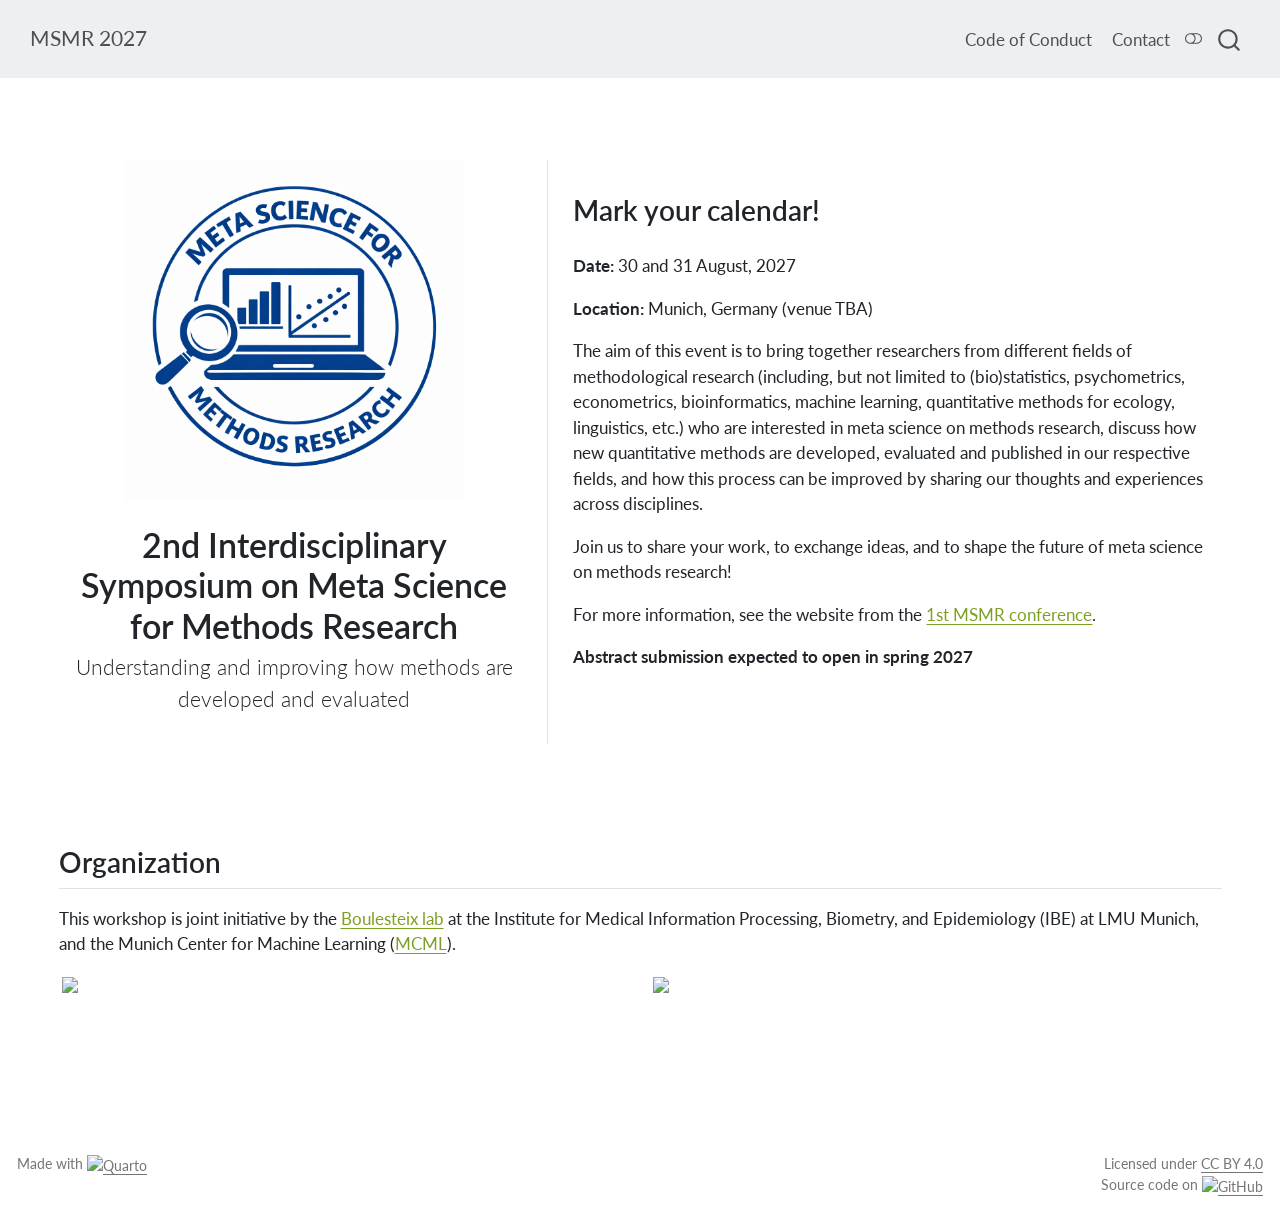
==== index.html @ 3ee3a55f "Built site for gh-pages" ====
<!DOCTYPE html>
<html xmlns="http://www.w3.org/1999/xhtml" lang="en" xml:lang="en"><head>

<meta charset="utf-8">
<meta name="generator" content="quarto-1.10.18">

<meta name="viewport" content="width=device-width, initial-scale=1.0, user-scalable=yes">


<title>2nd Interdisciplinary Symposium on Meta Science for Methods Research – MSMR 2027</title>
<style>
/* Default styles provided by pandoc.
** See https://pandoc.org/MANUAL.html#variables-for-html for config info.
*/
span.smallcaps{font-variant: small-caps;}
div.columns{display: flex; gap: 1.5em;}
div.column{flex: auto;}
@media screen {
div.columns{gap: min(4vw, 1.5em);}
div.column{overflow-x: auto;}
}
div.hanging-indent{margin-left: 1.5em; text-indent: -1.5em;}
ul.task-list{list-style: none;}
ul.task-list li input[type="checkbox"] {
  width: 0.8em;
  margin: 0 0.8em 0.2em -1em; /* quarto-specific, see https://github.com/quarto-dev/quarto-cli/issues/4556 */ 
  vertical-align: middle;
}
</style>


<script src="site_libs/quarto-nav/quarto-nav.js"></script>
<script src="site_libs/quarto-nav/headroom.min.js"></script>
<script src="site_libs/clipboard/clipboard.min.js"></script>
<script src="site_libs/quarto-search/autocomplete.umd.js"></script>
<script src="site_libs/quarto-search/fuse.min.js"></script>
<script src="site_libs/quarto-search/quarto-search.js"></script>
<meta name="quarto:offset" content="./">
<script src="site_libs/quarto-html/quarto.js" type="module"></script>
<script src="site_libs/quarto-html/tabsets/tabsets.js" type="module"></script>
<script src="site_libs/quarto-html/popper.min.js"></script>
<script src="site_libs/quarto-html/tippy.umd.min.js"></script>
<link href="site_libs/quarto-html/tippy.css" rel="stylesheet">
<link href="site_libs/quarto-html/quarto-syntax-highlighting-64a204ab8560d761af7679ceaba22944.css" rel="stylesheet" class="quarto-color-scheme" id="quarto-text-highlighting-styles">
<link href="site_libs/quarto-html/quarto-syntax-highlighting-dark-b85bc7c33db8c58e0ec93c3465666fed.css" rel="stylesheet" class="quarto-color-scheme quarto-color-alternate" id="quarto-text-highlighting-styles">
<link href="site_libs/quarto-html/quarto-syntax-highlighting-64a204ab8560d761af7679ceaba22944.css" rel="stylesheet" class="quarto-color-scheme-extra" id="quarto-text-highlighting-styles">
<script src="site_libs/bootstrap/bootstrap.min.js"></script>
<link href="site_libs/bootstrap/bootstrap-icons.css" rel="stylesheet">
<link href="site_libs/bootstrap/bootstrap-6e7d422793b018f4d9896eea3dd4b2c0.min.css" rel="stylesheet" append-hash="true" class="quarto-color-scheme" id="quarto-bootstrap" data-mode="light">
<link href="site_libs/bootstrap/bootstrap-dark-a8270eda414db969a8e291be54bd3433.min.css" rel="stylesheet" append-hash="true" class="quarto-color-scheme quarto-color-alternate" id="quarto-bootstrap" data-mode="dark">
<link href="site_libs/bootstrap/bootstrap-6e7d422793b018f4d9896eea3dd4b2c0.min.css" rel="stylesheet" append-hash="true" class="quarto-color-scheme-extra" id="quarto-bootstrap" data-mode="light">
<script id="quarto-search-options" type="application/json">{
  "location": "navbar",
  "copy-button": false,
  "collapse-after": 3,
  "panel-placement": "end",
  "type": "overlay",
  "limit": 50,
  "keyboard-shortcut": [
    "f",
    "/",
    "s"
  ],
  "show-item-context": false,
  "language": {
    "search-no-results-text": "No results",
    "search-matching-documents-text": "matching documents",
    "search-copy-link-title": "Copy link to search",
    "search-hide-matches-text": "Hide additional matches",
    "search-more-match-text": "more match in this document",
    "search-more-matches-text": "more matches in this document",
    "search-clear-button-title": "Clear",
    "search-text-placeholder": "",
    "search-detached-cancel-button-title": "Cancel",
    "search-submit-button-title": "Submit",
    "search-label": "Search"
  }
}</script>


<link rel="stylesheet" href="assets/custom-theme.scss">
</head>

<body class="nav-fixed quarto-light"><script id="quarto-html-before-body" type="application/javascript">
    const toggleBodyColorMode = (bsSheetEl) => {
      const mode = bsSheetEl.getAttribute("data-mode");
      const bodyEl = window.document.querySelector("body");
      if (mode === "dark") {
        bodyEl.classList.add("quarto-dark");
        bodyEl.classList.remove("quarto-light");
      } else {
        bodyEl.classList.add("quarto-light");
        bodyEl.classList.remove("quarto-dark");
      }
    }
    const toggleBodyColorPrimary = () => {
      const bsSheetEl = window.document.querySelector("link#quarto-bootstrap:not([rel=disabled-stylesheet])");
      if (bsSheetEl) {
        toggleBodyColorMode(bsSheetEl);
      }
    }
    const setColorSchemeToggle = (alternate) => {
      const toggles = window.document.querySelectorAll('.quarto-color-scheme-toggle');
      for (let i=0; i < toggles.length; i++) {
        const toggle = toggles[i];
        if (toggle) {
          if (alternate) {
            toggle.classList.add("alternate");
          } else {
            toggle.classList.remove("alternate");
          }
        }
      }
    };
    const toggleColorMode = (alternate) => {
      // Switch the stylesheets
      const primaryStylesheets = window.document.querySelectorAll('link.quarto-color-scheme:not(.quarto-color-alternate)');
      const alternateStylesheets = window.document.querySelectorAll('link.quarto-color-scheme.quarto-color-alternate');
      manageTransitions('#quarto-margin-sidebar .nav-link', false);
      if (alternate) {
        // note: dark is layered on light, we don't disable primary!
        enableStylesheet(alternateStylesheets);
        for (const sheetNode of alternateStylesheets) {
          if (sheetNode.id === "quarto-bootstrap") {
            toggleBodyColorMode(sheetNode);
          }
        }
      } else {
        disableStylesheet(alternateStylesheets);
        enableStylesheet(primaryStylesheets)
        toggleBodyColorPrimary();
      }
      manageTransitions('#quarto-margin-sidebar .nav-link', true);
      // Switch the toggles
      setColorSchemeToggle(alternate)
      // Hack to workaround the fact that safari doesn't
      // properly recolor the scrollbar when toggling (#1455)
      if (navigator.userAgent.indexOf('Safari') > 0 && navigator.userAgent.indexOf('Chrome') == -1) {
        manageTransitions("body", false);
        window.scrollTo(0, 1);
        setTimeout(() => {
          window.scrollTo(0, 0);
          manageTransitions("body", true);
        }, 40);
      }
    }
    const disableStylesheet = (stylesheets) => {
      for (let i=0; i < stylesheets.length; i++) {
        const stylesheet = stylesheets[i];
        stylesheet.rel = 'disabled-stylesheet';
      }
    }
    const enableStylesheet = (stylesheets) => {
      for (let i=0; i < stylesheets.length; i++) {
        const stylesheet = stylesheets[i];
        if(stylesheet.rel !== 'stylesheet') { // for Chrome, which will still FOUC without this check
          stylesheet.rel = 'stylesheet';
        }
      }
    }
    const manageTransitions = (selector, allowTransitions) => {
      const els = window.document.querySelectorAll(selector);
      for (let i=0; i < els.length; i++) {
        const el = els[i];
        if (allowTransitions) {
          el.classList.remove('notransition');
        } else {
          el.classList.add('notransition');
        }
      }
    }
    const isFileUrl = () => {
      return window.location.protocol === 'file:';
    }
    const hasAlternateSentinel = () => {
      let styleSentinel = getColorSchemeSentinel();
      if (styleSentinel !== null) {
        return styleSentinel === "alternate";
      } else {
        return false;
      }
    }
    const setStyleSentinel = (alternate) => {
      const value = alternate ? "alternate" : "default";
      if (!isFileUrl()) {
        window.localStorage.setItem("quarto-color-scheme", value);
      } else {
        localAlternateSentinel = value;
      }
    }
    const getColorSchemeSentinel = () => {
      if (!isFileUrl()) {
        const storageValue = window.localStorage.getItem("quarto-color-scheme");
        return storageValue != null ? storageValue : localAlternateSentinel;
      } else {
        return localAlternateSentinel;
      }
    }
    const toggleGiscusIfUsed = (isAlternate, darkModeDefault) => {
      const baseTheme = document.querySelector('#giscus-base-theme')?.value ?? 'light';
      const alternateTheme = document.querySelector('#giscus-alt-theme')?.value ?? 'dark';
      let newTheme = '';
      if(authorPrefersDark) {
        newTheme = isAlternate ? baseTheme : alternateTheme;
      } else {
        newTheme = isAlternate ? alternateTheme : baseTheme;
      }
      const changeGiscusTheme = () => {
        // From: https://github.com/giscus/giscus/issues/336
        const sendMessage = (message) => {
          const iframe = document.querySelector('iframe.giscus-frame');
          if (!iframe) return;
          iframe.contentWindow.postMessage({ giscus: message }, 'https://giscus.app');
        }
        sendMessage({
          setConfig: {
            theme: newTheme
          }
        });
      }
      const isGiscussLoaded = window.document.querySelector('iframe.giscus-frame') !== null;
      if (isGiscussLoaded) {
        changeGiscusTheme();
      }
    };
    const authorPrefersDark = false;
    const darkModeDefault = authorPrefersDark;
      document.querySelector('link#quarto-text-highlighting-styles.quarto-color-scheme-extra').rel = 'disabled-stylesheet';
      document.querySelector('link#quarto-bootstrap.quarto-color-scheme-extra').rel = 'disabled-stylesheet';
    let localAlternateSentinel = darkModeDefault ? 'alternate' : 'default';
    // Dark / light mode switch
    window.quartoToggleColorScheme = () => {
      // Read the current dark / light value
      let toAlternate = !hasAlternateSentinel();
      toggleColorMode(toAlternate);
      setStyleSentinel(toAlternate);
      toggleGiscusIfUsed(toAlternate, darkModeDefault);
      window.dispatchEvent(new Event('resize'));
    };
    // Switch to dark mode if need be
    if (hasAlternateSentinel()) {
      toggleColorMode(true);
    } else {
      toggleColorMode(false);
    }
  </script>

<div id="quarto-search-results"></div>
  <header id="quarto-header" class="headroom fixed-top">
    <nav class="navbar navbar-expand-lg " data-bs-theme="dark">
      <div class="navbar-container container-fluid">
      <div class="navbar-brand-container mx-auto">
    <a class="navbar-brand" href="./index.html">
    <span class="navbar-title">MSMR 2027</span>
    </a>
  </div>
            <div id="quarto-search" class="" title="Search"></div>
          <button class="navbar-toggler" type="button" data-bs-toggle="collapse" data-bs-target="#navbarCollapse" aria-controls="navbarCollapse" role="menu" aria-expanded="false" aria-label="Toggle navigation" onclick="if (window.quartoToggleHeadroom) { window.quartoToggleHeadroom(); }">
  <span class="navbar-toggler-icon"></span>
</button>
          <div class="collapse navbar-collapse" id="navbarCollapse">
            <ul class="navbar-nav navbar-nav-scroll ms-auto">
  <li class="nav-item">
    <a class="nav-link" href="./code-of-conduct/index.html"> 
<span class="menu-text">Code of Conduct</span></a>
  </li>  
  <li class="nav-item">
    <a class="nav-link" href="./contact/index.html"> 
<span class="menu-text">Contact</span></a>
  </li>  
</ul>
          </div> <!-- /navcollapse -->
            <div class="quarto-navbar-tools">
  <a href="" class="quarto-color-scheme-toggle quarto-navigation-tool  px-1" onclick="window.quartoToggleColorScheme(); return false;" title="Toggle dark mode"><i class="bi"></i></a>
</div>
      </div> <!-- /container-fluid -->
    </nav>
</header>
<!-- content -->
<div id="quarto-content" class="quarto-container page-columns page-rows-contents page-layout-full page-navbar">
<!-- sidebar -->
<!-- margin-sidebar -->
    
<!-- main -->
<main class="content column-page" id="quarto-document-content">





<div class="quarto-about-trestles column-page">
  <div class="about-entity">
    <img src="assets/msmr.png" class="about-image
  rounded " style="width: 20em;">
<header id="title-block-header" class="quarto-title-block default">
<div class="quarto-title">
<h1 class="title">2nd Interdisciplinary Symposium on Meta Science for Methods Research</h1>
<p class="subtitle lead">Understanding and improving how methods are developed and evaluated</p>
</div>
<div class="quarto-title-meta column-page">
  </div>
</header>
  </div>
  <div class="about-contents"><div id="hero-heading">
<section id="mark-your-calendar" class="level2">
<h2 data-anchor-id="mark-your-calendar">Mark your calendar!</h2>
<p><strong>Date:</strong> 30 and 31 August, 2027</p>
<p><strong>Location:</strong> Munich, Germany (venue TBA)</p>
<!-- [Registration](https://forms.office.com/e/dTPgBdJDwm){.btn .btn-primary} -->
<p>The aim of this event is to bring together researchers from different fields of methodological research (including, but not limited to (bio)statistics, psychometrics, econometrics, bioinformatics, machine learning, quantitative methods for ecology, linguistics, etc.) who are interested in meta science on methods research, discuss how new quantitative methods are developed, evaluated and published in our respective fields, and how this process can be improved by sharing our thoughts and experiences across disciplines.</p>
<!-- The number of on-site places is limited. Registrations will be accepted on a first-come, first-served basis until June 15th. Attendance is free of charge. The symposium will also be live-streamed (registration also required). Researchers from all methodological research disciplines are welcome. -->
<p>Join us to share your work, to exchange ideas, and to shape the future of meta science on methods research!</p>
<p>For more information, see the website from the <a href="https://crsuzh.pages.uzh.ch/msmr/">1st MSMR conference</a>.</p>
<p><strong>Abstract submission expected to open in spring 2027</strong></p>
<!-- This event is co-sponsored by the [MCML](https://mcml.ai/), and [...]. -->
</section>
</div></div>
</div>

<p><br><br></p>
<section id="organization" class="level2 unnumbered unlisted">
<h2 class="unnumbered unlisted" data-anchor-id="organization">Organization</h2>
<p>This workshop is joint initiative by the <a href="https://www.en.ibe.med.uni-muenchen.de/lehrstuehle/pr-molecular-medicine/index.html">Boulesteix lab</a> at the Institute for Medical Information Processing, Biometry, and Epidemiology (IBE) at LMU Munich, and the Munich Center for Machine Learning (<a href="https://mcml.ai/">MCML</a>).</p>
<div class="quarto-layout-panel" data-layout-ncol="2">
<div class="quarto-layout-row">
<div class="quarto-layout-cell" style="flex-basis: 50.0%;justify-content: flex-start;">
<p><a href="https://www.lmu.de/en/"><img src="../assets/LMU_Logo_RGB_FlaechigGruen.png" height="70px" style="display:block;margin:auto;"></a></p>
</div>
<div class="quarto-layout-cell" style="flex-basis: 50.0%;justify-content: flex-start;">
<p><a href="https://mcml.ai/"><img src="../assets/MCML_Logo_cropped.jpg" height="70px" style="display:block;margin:auto;"></a></p>
</div>
</div>
</div>
<!-- {{< include /program/index.qmd >}} -->



</section>

<a onclick="window.scrollTo(0, 0); return false;" role="button" id="quarto-back-to-top"><i class="bi bi-arrow-up"></i> Back to top</a></main> <!-- /main -->
<script id="quarto-html-after-body" type="application/javascript">
  window.document.addEventListener("DOMContentLoaded", function (event) {
    // Ensure there is a toggle, if there isn't float one in the top right
    if (window.document.querySelector('.quarto-color-scheme-toggle') === null) {
      const a = window.document.createElement('a');
      a.classList.add('top-right');
      a.classList.add('quarto-color-scheme-toggle');
      a.href = "";
      a.onclick = function() { try { window.quartoToggleColorScheme(); } catch {} return false; };
      const i = window.document.createElement("i");
      i.classList.add('bi');
      a.appendChild(i);
      window.document.body.appendChild(a);
    }
    setColorSchemeToggle(hasAlternateSentinel())
    const isCodeAnnotation = (el) => {
      for (const clz of el.classList) {
        if (clz.startsWith('code-annotation-')) {                     
          return true;
        }
      }
      return false;
    }
    const onCopySuccess = function(e) {
      // button target
      const button = e.trigger;
      // don't keep focus
      button.blur();
      // flash "checked"
      button.classList.add('code-copy-button-checked');
      var currentTitle = button.getAttribute("title");
      button.setAttribute("title", "Copied!");
      let tooltip;
      if (window.bootstrap) {
        button.setAttribute("data-bs-toggle", "tooltip");
        button.setAttribute("data-bs-placement", "left");
        button.setAttribute("data-bs-title", "Copied!");
        tooltip = new bootstrap.Tooltip(button, 
          { trigger: "manual", 
            customClass: "code-copy-button-tooltip",
            offset: [0, -8]});
        tooltip.show();    
      }
      setTimeout(function() {
        if (tooltip) {
          tooltip.hide();
          button.removeAttribute("data-bs-title");
          button.removeAttribute("data-bs-toggle");
          button.removeAttribute("data-bs-placement");
        }
        button.setAttribute("title", currentTitle);
        button.classList.remove('code-copy-button-checked');
      }, 1000);
      // clear code selection
      e.clearSelection();
    }
    const getTextToCopy = function(trigger) {
      const outerScaffold = trigger.parentElement.cloneNode(true);
      const codeEl = outerScaffold.querySelector('code');
      for (const childEl of codeEl.children) {
        if (isCodeAnnotation(childEl)) {
          childEl.remove();
        }
      }
      return codeEl.innerText;
    }
    const clipboard = new window.ClipboardJS('.code-copy-button:not([data-in-quarto-modal])', {
      text: getTextToCopy
    });
    clipboard.on('success', onCopySuccess);
    if (window.document.getElementById('quarto-embedded-source-code-modal')) {
      const clipboardModal = new window.ClipboardJS('.code-copy-button[data-in-quarto-modal]', {
        text: getTextToCopy,
        container: window.document.getElementById('quarto-embedded-source-code-modal')
      });
      clipboardModal.on('success', onCopySuccess);
    }
      var localhostRegex = new RegExp(/^(?:http|https):\/\/localhost\:?[0-9]*\//);
      var mailtoRegex = new RegExp(/^mailto:/);
        var filterRegex = new RegExp("https:\/\/lmu-ibe-bmm\.github\.io\/msmr\/");
      var isInternal = (href) => {
          return filterRegex.test(href) || localhostRegex.test(href) || mailtoRegex.test(href);
      }
      // Inspect non-navigation links and adorn them if external
     var links = window.document.querySelectorAll('a[href]:not(.nav-link):not(.navbar-brand):not(.toc-action):not(.sidebar-link):not(.sidebar-item-toggle):not(.pagination-link):not(.no-external):not([aria-hidden]):not(.dropdown-item):not(.quarto-navigation-tool):not(.about-link)');
      for (var i=0; i<links.length; i++) {
        const link = links[i];
        if (!isInternal(link.href)) {
          // undo the damage that might have been done by quarto-nav.js in the case of
          // links that we want to consider external
          if (link.dataset.originalHref !== undefined) {
            link.href = link.dataset.originalHref;
          }
        }
      }
    function tippyHover(el, contentFn, onTriggerFn, onUntriggerFn) {
      const config = {
        allowHTML: true,
        maxWidth: 500,
        delay: 100,
        arrow: false,
        appendTo: function(el) {
            return el.parentElement;
        },
        interactive: true,
        interactiveBorder: 10,
        theme: 'quarto',
        placement: 'bottom-start',
      };
      if (contentFn) {
        config.content = contentFn;
      }
      if (onTriggerFn) {
        config.onTrigger = onTriggerFn;
      }
      if (onUntriggerFn) {
        config.onUntrigger = onUntriggerFn;
      }
      window.tippy(el, config); 
    }
    const noterefs = window.document.querySelectorAll('a[role="doc-noteref"]');
    for (var i=0; i<noterefs.length; i++) {
      const ref = noterefs[i];
      tippyHover(ref, function() {
        // use id or data attribute instead here
        let href = ref.getAttribute('data-footnote-href') || ref.getAttribute('href');
        try { href = new URL(href).hash; } catch {}
        const id = href.replace(/^#\/?/, "");
        const note = window.document.getElementById(id);
        if (note) {
          return note.innerHTML;
        } else {
          return "";
        }
      });
    }
    const xrefs = window.document.querySelectorAll('a.quarto-xref');
    const processXRef = (id, note) => {
      // Strip column container classes
      const stripColumnClz = (el) => {
        el.classList.remove("page-full", "page-columns");
        if (el.children) {
          for (const child of el.children) {
            stripColumnClz(child);
          }
        }
      }
      stripColumnClz(note)
      if (id === null || id.startsWith('sec-')) {
        // Special case sections, only their first couple elements
        const container = document.createElement("div");
        if (note.children && note.children.length > 2) {
          container.appendChild(note.children[0].cloneNode(true));
          for (let i = 1; i < note.children.length; i++) {
            const child = note.children[i];
            if (child.tagName === "P" && child.innerText === "") {
              continue;
            } else {
              container.appendChild(child.cloneNode(true));
              break;
            }
          }
          if (window.Quarto?.typesetMath) {
            window.Quarto.typesetMath(container);
          }
          return container.innerHTML
        } else {
          if (window.Quarto?.typesetMath) {
            window.Quarto.typesetMath(note);
          }
          return note.innerHTML;
        }
      } else {
        // Remove any anchor links if they are present
        const anchorLink = note.querySelector('a.anchorjs-link');
        if (anchorLink) {
          anchorLink.remove();
        }
        if (window.Quarto?.typesetMath) {
          window.Quarto.typesetMath(note);
        }
        if (note.classList.contains("callout")) {
          return note.outerHTML;
        } else {
          return note.innerHTML;
        }
      }
    }
    for (var i=0; i<xrefs.length; i++) {
      const xref = xrefs[i];
      tippyHover(xref, undefined, function(instance) {
        instance.disable();
        let url = xref.getAttribute('href');
        let hash = undefined; 
        if (url.startsWith('#')) {
          hash = url;
        } else {
          try { hash = new URL(url).hash; } catch {}
        }
        if (hash) {
          const id = hash.replace(/^#\/?/, "");
          const note = window.document.getElementById(id);
          if (note !== null) {
            try {
              const html = processXRef(id, note.cloneNode(true));
              instance.setContent(html);
            } finally {
              instance.enable();
              instance.show();
            }
          } else {
            // See if we can fetch this
            fetch(url.split('#')[0])
            .then(res => res.text())
            .then(html => {
              const parser = new DOMParser();
              const htmlDoc = parser.parseFromString(html, "text/html");
              const note = htmlDoc.getElementById(id);
              if (note !== null) {
                const html = processXRef(id, note);
                instance.setContent(html);
              } 
            }).finally(() => {
              instance.enable();
              instance.show();
            });
          }
        } else {
          // See if we can fetch a full url (with no hash to target)
          // This is a special case and we should probably do some content thinning / targeting
          fetch(url)
          .then(res => res.text())
          .then(html => {
            const parser = new DOMParser();
            const htmlDoc = parser.parseFromString(html, "text/html");
            const note = htmlDoc.querySelector('main.content');
            if (note !== null) {
              // This should only happen for chapter cross references
              // (since there is no id in the URL)
              // remove the first header
              if (note.children.length > 0 && note.children[0].tagName === "HEADER") {
                note.children[0].remove();
              }
              const html = processXRef(null, note);
              instance.setContent(html);
            } 
          }).finally(() => {
            instance.enable();
            instance.show();
          });
        }
      }, function(instance) {
      });
    }
        let selectedAnnoteEl;
        const selectorForAnnotation = ( cell, annotation) => {
          let cellAttr = 'data-code-cell="' + cell + '"';
          let lineAttr = 'data-code-annotation="' +  annotation + '"';
          const selector = 'span[' + cellAttr + '][' + lineAttr + ']';
          return selector;
        }
        const selectCodeLines = (annoteEl) => {
          const doc = window.document;
          const targetCell = annoteEl.getAttribute("data-target-cell");
          const targetAnnotation = annoteEl.getAttribute("data-target-annotation");
          const annoteSpan = window.document.querySelector(selectorForAnnotation(targetCell, targetAnnotation));
          const lines = annoteSpan.getAttribute("data-code-lines").split(",");
          const lineIds = lines.map((line) => {
            return targetCell + "-" + line;
          })
          let top = null;
          let height = null;
          let parent = null;
          if (lineIds.length > 0) {
              //compute the position of the single el (top and bottom and make a div)
              const el = window.document.getElementById(lineIds[0]);
              top = el.offsetTop;
              height = el.offsetHeight;
              parent = el.parentElement.parentElement;
            if (lineIds.length > 1) {
              const lastEl = window.document.getElementById(lineIds[lineIds.length - 1]);
              const bottom = lastEl.offsetTop + lastEl.offsetHeight;
              height = bottom - top;
            }
            if (top !== null && height !== null && parent !== null) {
              // cook up a div (if necessary) and position it 
              let div = window.document.getElementById("code-annotation-line-highlight");
              if (div === null) {
                div = window.document.createElement("div");
                div.setAttribute("id", "code-annotation-line-highlight");
                div.style.position = 'absolute';
                parent.appendChild(div);
              }
              div.style.top = top - 2 + "px";
              div.style.height = height + 4 + "px";
              div.style.left = 0;
              let gutterDiv = window.document.getElementById("code-annotation-line-highlight-gutter");
              if (gutterDiv === null) {
                gutterDiv = window.document.createElement("div");
                gutterDiv.setAttribute("id", "code-annotation-line-highlight-gutter");
                gutterDiv.style.position = 'absolute';
                const codeCell = window.document.getElementById(targetCell);
                const gutter = codeCell.querySelector('.code-annotation-gutter');
                gutter.appendChild(gutterDiv);
              }
              gutterDiv.style.top = top - 2 + "px";
              gutterDiv.style.height = height + 4 + "px";
            }
            selectedAnnoteEl = annoteEl;
          }
        };
        const unselectCodeLines = () => {
          const elementsIds = ["code-annotation-line-highlight", "code-annotation-line-highlight-gutter"];
          elementsIds.forEach((elId) => {
            const div = window.document.getElementById(elId);
            if (div) {
              div.remove();
            }
          });
          selectedAnnoteEl = undefined;
        };
          // Handle positioning of the toggle
      window.addEventListener(
        "resize",
        throttle(() => {
          elRect = undefined;
          if (selectedAnnoteEl) {
            selectCodeLines(selectedAnnoteEl);
          }
        }, 10)
      );
      function throttle(fn, ms) {
      let throttle = false;
      let timer;
        return (...args) => {
          if(!throttle) { // first call gets through
              fn.apply(this, args);
              throttle = true;
          } else { // all the others get throttled
              if(timer) clearTimeout(timer); // cancel #2
              timer = setTimeout(() => {
                fn.apply(this, args);
                timer = throttle = false;
              }, ms);
          }
        };
      }
        // Attach click handler to the DT
        const annoteDls = window.document.querySelectorAll('dt[data-target-cell]');
        for (const annoteDlNode of annoteDls) {
          annoteDlNode.addEventListener('click', (event) => {
            const clickedEl = event.target;
            if (clickedEl !== selectedAnnoteEl) {
              unselectCodeLines();
              const activeEl = window.document.querySelector('dt[data-target-cell].code-annotation-active');
              if (activeEl) {
                activeEl.classList.remove('code-annotation-active');
              }
              selectCodeLines(clickedEl);
              clickedEl.classList.add('code-annotation-active');
            } else {
              // Unselect the line
              unselectCodeLines();
              clickedEl.classList.remove('code-annotation-active');
            }
          });
        }
    const findCites = (el) => {
      const parentEl = el.parentElement;
      if (parentEl) {
        const cites = parentEl.dataset.cites;
        if (cites) {
          return {
            el,
            cites: cites.split(' ')
          };
        } else {
          return findCites(el.parentElement)
        }
      } else {
        return undefined;
      }
    };
    var bibliorefs = window.document.querySelectorAll('a[role="doc-biblioref"]');
    for (var i=0; i<bibliorefs.length; i++) {
      const ref = bibliorefs[i];
      const citeInfo = findCites(ref);
      if (citeInfo) {
        tippyHover(citeInfo.el, function() {
          var popup = window.document.createElement('div');
          citeInfo.cites.forEach(function(cite) {
            var citeDiv = window.document.createElement('div');
            citeDiv.classList.add('hanging-indent');
            citeDiv.classList.add('csl-entry');
            var biblioDiv = window.document.getElementById('ref-' + cite);
            if (biblioDiv) {
              citeDiv.innerHTML = biblioDiv.innerHTML;
            }
            popup.appendChild(citeDiv);
          });
          return popup.innerHTML;
        });
      }
    }
  });
  </script>
</div> <!-- /content -->
<footer class="footer">
  <div class="nav-footer">
    <div class="nav-footer-left">
<p>Made with <a href="https://quarto.org/"><img src="https://quarto.org/quarto.png" class="img-fluid" alt="Quarto" width="65"></a></p>
</div>   
    <div class="nav-footer-center">
      &nbsp;
    </div>
    <div class="nav-footer-right">
<p>Licensed under <a href="https://creativecommons.org/licenses/by/4.0/">CC BY 4.0</a><br>
&nbsp;Source code on <a href="https://github.com/lmu-ibe-bmm/msmr"><img src="https://github.githubassets.com/images/modules/logos_page/GitHub-Mark.png" class="img-fluid" alt="GitHub" width="30"></a></p>
</div>
  </div>
</footer>




</body></html>
---- site_libs/quarto-html/tippy.css ----
.tippy-box[data-animation=fade][data-state=hidden]{opacity:0}[data-tippy-root]{max-width:calc(100vw - 10px)}.tippy-box{position:relative;background-color:#333;color:#fff;border-radius:4px;font-size:14px;line-height:1.4;white-space:normal;outline:0;transition-property:transform,visibility,opacity}.tippy-box[data-placement^=top]>.tippy-arrow{bottom:0}.tippy-box[data-placement^=top]>.tippy-arrow:before{bottom:-7px;left:0;border-width:8px 8px 0;border-top-color:initial;transform-origin:center top}.tippy-box[data-placement^=bottom]>.tippy-arrow{top:0}.tippy-box[data-placement^=bottom]>.tippy-arrow:before{top:-7px;left:0;border-width:0 8px 8px;border-bottom-color:initial;transform-origin:center bottom}.tippy-box[data-placement^=left]>.tippy-arrow{right:0}.tippy-box[data-placement^=left]>.tippy-arrow:before{border-width:8px 0 8px 8px;border-left-color:initial;right:-7px;transform-origin:center left}.tippy-box[data-placement^=right]>.tippy-arrow{left:0}.tippy-box[data-placement^=right]>.tippy-arrow:before{left:-7px;border-width:8px 8px 8px 0;border-right-color:initial;transform-origin:center right}.tippy-box[data-inertia][data-state=visible]{transition-timing-function:cubic-bezier(.54,1.5,.38,1.11)}.tippy-arrow{width:16px;height:16px;color:#333}.tippy-arrow:before{content:"";position:absolute;border-color:transparent;border-style:solid}.tippy-content{position:relative;padding:5px 9px;z-index:1}
---- site_libs/quarto-html/quarto-syntax-highlighting-64a204ab8560d761af7679ceaba22944.css ----
/* quarto syntax highlight colors */
:root {
  --quarto-hl-ot-color: #003B4F;
  --quarto-hl-at-color: #657422;
  --quarto-hl-ss-color: #20794D;
  --quarto-hl-an-color: #5E5E5E;
  --quarto-hl-fu-color: #4758AB;
  --quarto-hl-st-color: #20794D;
  --quarto-hl-cf-color: #003B4F;
  --quarto-hl-op-color: #5E5E5E;
  --quarto-hl-er-color: #AD0000;
  --quarto-hl-bn-color: #AD0000;
  --quarto-hl-al-color: #AD0000;
  --quarto-hl-va-color: #111111;
  --quarto-hl-bu-color: inherit;
  --quarto-hl-ex-color: inherit;
  --quarto-hl-pp-color: #AD0000;
  --quarto-hl-in-color: #5E5E5E;
  --quarto-hl-vs-color: #20794D;
  --quarto-hl-wa-color: #5E5E5E;
  --quarto-hl-do-color: #5E5E5E;
  --quarto-hl-im-color: #00769E;
  --quarto-hl-ch-color: #20794D;
  --quarto-hl-dt-color: #AD0000;
  --quarto-hl-fl-color: #AD0000;
  --quarto-hl-co-color: #5E5E5E;
  --quarto-hl-cv-color: #5E5E5E;
  --quarto-hl-cn-color: #8f5902;
  --quarto-hl-sc-color: #5E5E5E;
  --quarto-hl-dv-color: #AD0000;
  --quarto-hl-kw-color: #003B4F;
}

/* other quarto variables */
:root {
  --quarto-font-monospace: SFMono-Regular, Menlo, Monaco, Consolas, "Liberation Mono", "Courier New", monospace;
}

/* syntax highlight based on Pandoc's rules */
pre > code.sourceCode > span {
  color: #003B4F;
}

code.sourceCode > span {
  color: #003B4F;
}

div.sourceCode,
div.sourceCode pre.sourceCode {
  color: #003B4F;
}

/* Normal */
code span {
  color: #003B4F;
}

/* Alert */
code span.al {
  color: #AD0000;
  font-style: inherit;
}

/* Annotation */
code span.an {
  color: #5E5E5E;
  font-style: inherit;
}

/* Attribute */
code span.at {
  color: #657422;
  font-style: inherit;
}

/* BaseN */
code span.bn {
  color: #AD0000;
  font-style: inherit;
}

/* BuiltIn */
code span.bu {
  font-style: inherit;
}

/* ControlFlow */
code span.cf {
  color: #003B4F;
  font-weight: bold;
  font-style: inherit;
}

/* Char */
code span.ch {
  color: #20794D;
  font-style: inherit;
}

/* Constant */
code span.cn {
  color: #8f5902;
  font-style: inherit;
}

/* Comment */
code span.co {
  color: #5E5E5E;
  font-style: inherit;
}

/* CommentVar */
code span.cv {
  color: #5E5E5E;
  font-style: italic;
}

/* Documentation */
code span.do {
  color: #5E5E5E;
  font-style: italic;
}

/* DataType */
code span.dt {
  color: #AD0000;
  font-style: inherit;
}

/* DecVal */
code span.dv {
  color: #AD0000;
  font-style: inherit;
}

/* Error */
code span.er {
  color: #AD0000;
  font-style: inherit;
}

/* Extension */
code span.ex {
  font-style: inherit;
}

/* Float */
code span.fl {
  color: #AD0000;
  font-style: inherit;
}

/* Function */
code span.fu {
  color: #4758AB;
  font-style: inherit;
}

/* Import */
code span.im {
  color: #00769E;
  font-style: inherit;
}

/* Information */
code span.in {
  color: #5E5E5E;
  font-style: inherit;
}

/* Keyword */
code span.kw {
  color: #003B4F;
  font-weight: bold;
  font-style: inherit;
}

/* Operator */
code span.op {
  color: #5E5E5E;
  font-style: inherit;
}

/* Other */
code span.ot {
  color: #003B4F;
  font-style: inherit;
}

/* Preprocessor */
code span.pp {
  color: #AD0000;
  font-style: inherit;
}

/* SpecialChar */
code span.sc {
  color: #5E5E5E;
  font-style: inherit;
}

/* SpecialString */
code span.ss {
  color: #20794D;
  font-style: inherit;
}

/* String */
code span.st {
  color: #20794D;
  font-style: inherit;
}

/* Variable */
code span.va {
  color: #111111;
  font-style: inherit;
}

/* VerbatimString */
code span.vs {
  color: #20794D;
  font-style: inherit;
}

/* Warning */
code span.wa {
  color: #5E5E5E;
  font-style: italic;
}

.prevent-inlining {
  content: "</";
}

/*# sourceMappingURL=9d8d5bb603a83b8298b89080a598c93b.css.map */
---- site_libs/quarto-html/quarto-syntax-highlighting-dark-b85bc7c33db8c58e0ec93c3465666fed.css ----
/* quarto syntax highlight colors */
:root {
  --quarto-hl-al-color: #f07178;
  --quarto-hl-an-color: #d4d0ab;
  --quarto-hl-at-color: #00e0e0;
  --quarto-hl-bn-color: #d4d0ab;
  --quarto-hl-bu-color: #abe338;
  --quarto-hl-ch-color: #abe338;
  --quarto-hl-co-color: #f8f8f2;
  --quarto-hl-cv-color: #ffd700;
  --quarto-hl-cn-color: #ffd700;
  --quarto-hl-cf-color: #ffa07a;
  --quarto-hl-dt-color: #ffa07a;
  --quarto-hl-dv-color: #d4d0ab;
  --quarto-hl-do-color: #f8f8f2;
  --quarto-hl-er-color: #f07178;
  --quarto-hl-ex-color: #00e0e0;
  --quarto-hl-fl-color: #d4d0ab;
  --quarto-hl-fu-color: #ffa07a;
  --quarto-hl-im-color: #abe338;
  --quarto-hl-in-color: #d4d0ab;
  --quarto-hl-kw-color: #ffa07a;
  --quarto-hl-op-color: #ffa07a;
  --quarto-hl-ot-color: #00e0e0;
  --quarto-hl-pp-color: #dcc6e0;
  --quarto-hl-re-color: #00e0e0;
  --quarto-hl-sc-color: #abe338;
  --quarto-hl-ss-color: #abe338;
  --quarto-hl-st-color: #abe338;
  --quarto-hl-va-color: #00e0e0;
  --quarto-hl-vs-color: #abe338;
  --quarto-hl-wa-color: #dcc6e0;
}

/* other quarto variables */
:root {
  --quarto-font-monospace: SFMono-Regular, Menlo, Monaco, Consolas, "Liberation Mono", "Courier New", monospace;
}

/* syntax highlight based on Pandoc's rules */
pre > code.sourceCode > span {
  color: #f8f8f2;
}

code.sourceCode > span {
  color: #f8f8f2;
}

div.sourceCode,
div.sourceCode pre.sourceCode {
  color: #f8f8f2;
}

/* Normal */
code span {
  color: #f8f8f2;
}

/* Alert */
code span.al {
  color: #f07178;
}

/* Annotation */
code span.an {
  color: #d4d0ab;
}

/* Attribute */
code span.at {
  color: #00e0e0;
}

/* BaseN */
code span.bn {
  color: #d4d0ab;
}

/* BuiltIn */
code span.bu {
  color: #abe338;
}

/* ControlFlow */
code span.cf {
  font-weight: bold;
  color: #ffa07a;
}

/* Char */
code span.ch {
  color: #abe338;
}

/* Constant */
code span.cn {
  color: #ffd700;
}

/* Comment */
code span.co {
  font-style: italic;
  color: #f8f8f2;
}

/* CommentVar */
code span.cv {
  color: #ffd700;
}

/* Documentation */
code span.do {
  color: #f8f8f2;
}

/* DataType */
code span.dt {
  color: #ffa07a;
}

/* DecVal */
code span.dv {
  color: #d4d0ab;
}

/* Error */
code span.er {
  color: #f07178;
  text-decoration: underline;
}

/* Extension */
code span.ex {
  font-weight: bold;
  color: #00e0e0;
}

/* Float */
code span.fl {
  color: #d4d0ab;
}

/* Function */
code span.fu {
  color: #ffa07a;
}

/* Import */
code span.im {
  color: #abe338;
}

/* Information */
code span.in {
  color: #d4d0ab;
}

/* Keyword */
code span.kw {
  font-weight: bold;
  color: #ffa07a;
}

/* Operator */
code span.op {
  color: #ffa07a;
}

/* Other */
code span.ot {
  color: #00e0e0;
}

/* Preprocessor */
code span.pp {
  color: #dcc6e0;
}

/* RegionMarker */
code span.re {
  background-color: #f8f8f2;
  color: #00e0e0;
}

/* SpecialChar */
code span.sc {
  color: #abe338;
}

/* SpecialString */
code span.ss {
  color: #abe338;
}

/* String */
code span.st {
  color: #abe338;
}

/* Variable */
code span.va {
  color: #00e0e0;
}

/* VerbatimString */
code span.vs {
  color: #abe338;
}

/* Warning */
code span.wa {
  color: #dcc6e0;
}

.prevent-inlining {
  content: "</";
}

/*# sourceMappingURL=4ed8f1090dec6531da29ab00902aa718.css.map */
---- site_libs/quarto-html/quarto-syntax-highlighting-64a204ab8560d761af7679ceaba22944.css ----
/* quarto syntax highlight colors */
:root {
  --quarto-hl-ot-color: #003B4F;
  --quarto-hl-at-color: #657422;
  --quarto-hl-ss-color: #20794D;
  --quarto-hl-an-color: #5E5E5E;
  --quarto-hl-fu-color: #4758AB;
  --quarto-hl-st-color: #20794D;
  --quarto-hl-cf-color: #003B4F;
  --quarto-hl-op-color: #5E5E5E;
  --quarto-hl-er-color: #AD0000;
  --quarto-hl-bn-color: #AD0000;
  --quarto-hl-al-color: #AD0000;
  --quarto-hl-va-color: #111111;
  --quarto-hl-bu-color: inherit;
  --quarto-hl-ex-color: inherit;
  --quarto-hl-pp-color: #AD0000;
  --quarto-hl-in-color: #5E5E5E;
  --quarto-hl-vs-color: #20794D;
  --quarto-hl-wa-color: #5E5E5E;
  --quarto-hl-do-color: #5E5E5E;
  --quarto-hl-im-color: #00769E;
  --quarto-hl-ch-color: #20794D;
  --quarto-hl-dt-color: #AD0000;
  --quarto-hl-fl-color: #AD0000;
  --quarto-hl-co-color: #5E5E5E;
  --quarto-hl-cv-color: #5E5E5E;
  --quarto-hl-cn-color: #8f5902;
  --quarto-hl-sc-color: #5E5E5E;
  --quarto-hl-dv-color: #AD0000;
  --quarto-hl-kw-color: #003B4F;
}

/* other quarto variables */
:root {
  --quarto-font-monospace: SFMono-Regular, Menlo, Monaco, Consolas, "Liberation Mono", "Courier New", monospace;
}

/* syntax highlight based on Pandoc's rules */
pre > code.sourceCode > span {
  color: #003B4F;
}

code.sourceCode > span {
  color: #003B4F;
}

div.sourceCode,
div.sourceCode pre.sourceCode {
  color: #003B4F;
}

/* Normal */
code span {
  color: #003B4F;
}

/* Alert */
code span.al {
  color: #AD0000;
  font-style: inherit;
}

/* Annotation */
code span.an {
  color: #5E5E5E;
  font-style: inherit;
}

/* Attribute */
code span.at {
  color: #657422;
  font-style: inherit;
}

/* BaseN */
code span.bn {
  color: #AD0000;
  font-style: inherit;
}

/* BuiltIn */
code span.bu {
  font-style: inherit;
}

/* ControlFlow */
code span.cf {
  color: #003B4F;
  font-weight: bold;
  font-style: inherit;
}

/* Char */
code span.ch {
  color: #20794D;
  font-style: inherit;
}

/* Constant */
code span.cn {
  color: #8f5902;
  font-style: inherit;
}

/* Comment */
code span.co {
  color: #5E5E5E;
  font-style: inherit;
}

/* CommentVar */
code span.cv {
  color: #5E5E5E;
  font-style: italic;
}

/* Documentation */
code span.do {
  color: #5E5E5E;
  font-style: italic;
}

/* DataType */
code span.dt {
  color: #AD0000;
  font-style: inherit;
}

/* DecVal */
code span.dv {
  color: #AD0000;
  font-style: inherit;
}

/* Error */
code span.er {
  color: #AD0000;
  font-style: inherit;
}

/* Extension */
code span.ex {
  font-style: inherit;
}

/* Float */
code span.fl {
  color: #AD0000;
  font-style: inherit;
}

/* Function */
code span.fu {
  color: #4758AB;
  font-style: inherit;
}

/* Import */
code span.im {
  color: #00769E;
  font-style: inherit;
}

/* Information */
code span.in {
  color: #5E5E5E;
  font-style: inherit;
}

/* Keyword */
code span.kw {
  color: #003B4F;
  font-weight: bold;
  font-style: inherit;
}

/* Operator */
code span.op {
  color: #5E5E5E;
  font-style: inherit;
}

/* Other */
code span.ot {
  color: #003B4F;
  font-style: inherit;
}

/* Preprocessor */
code span.pp {
  color: #AD0000;
  font-style: inherit;
}

/* SpecialChar */
code span.sc {
  color: #5E5E5E;
  font-style: inherit;
}

/* SpecialString */
code span.ss {
  color: #20794D;
  font-style: inherit;
}

/* String */
code span.st {
  color: #20794D;
  font-style: inherit;
}

/* Variable */
code span.va {
  color: #111111;
  font-style: inherit;
}

/* VerbatimString */
code span.vs {
  color: #20794D;
  font-style: inherit;
}

/* Warning */
code span.wa {
  color: #5E5E5E;
  font-style: italic;
}

.prevent-inlining {
  content: "</";
}

/*# sourceMappingURL=9d8d5bb603a83b8298b89080a598c93b.css.map */
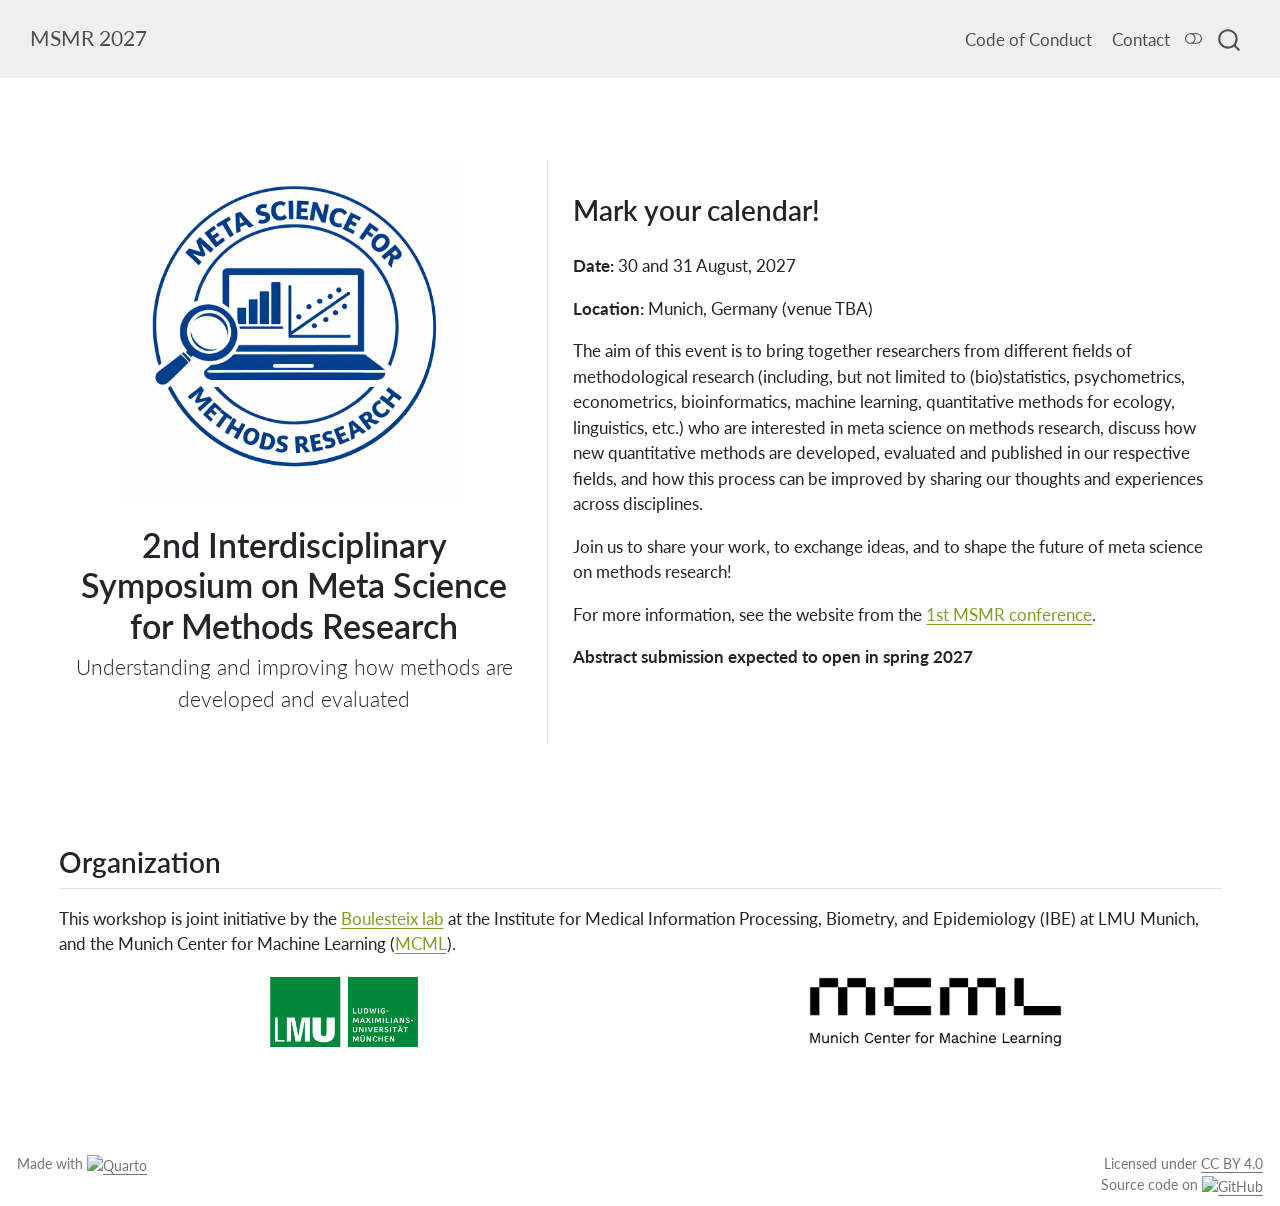
==== commit de19dda4: "Built site for gh-pages" ====
--- a/index.html
+++ b/index.html
@@ -324,10 +324,10 @@
 <div class="quarto-layout-panel" data-layout-ncol="2">
 <div class="quarto-layout-row">
 <div class="quarto-layout-cell" style="flex-basis: 50.0%;justify-content: flex-start;">
-<p><a href="https://www.lmu.de/en/"><img src="../assets/LMU_Logo_RGB_FlaechigGruen.png" height="70px" style="display:block;margin:auto;"></a></p>
+<p><a href="https://www.lmu.de/en/"><img src="./assets/LMU_Logo_RGB_FlaechigGruen.png" height="70px" style="display:block;margin:auto;"></a></p>
 </div>
 <div class="quarto-layout-cell" style="flex-basis: 50.0%;justify-content: flex-start;">
-<p><a href="https://mcml.ai/"><img src="../assets/MCML_Logo_cropped.jpg" height="70px" style="display:block;margin:auto;"></a></p>
+<p><a href="https://mcml.ai/"><img src="./assets/MCML_Logo_cropped.jpg" height="70px" style="display:block;margin:auto;"></a></p>
 </div>
 </div>
 </div>
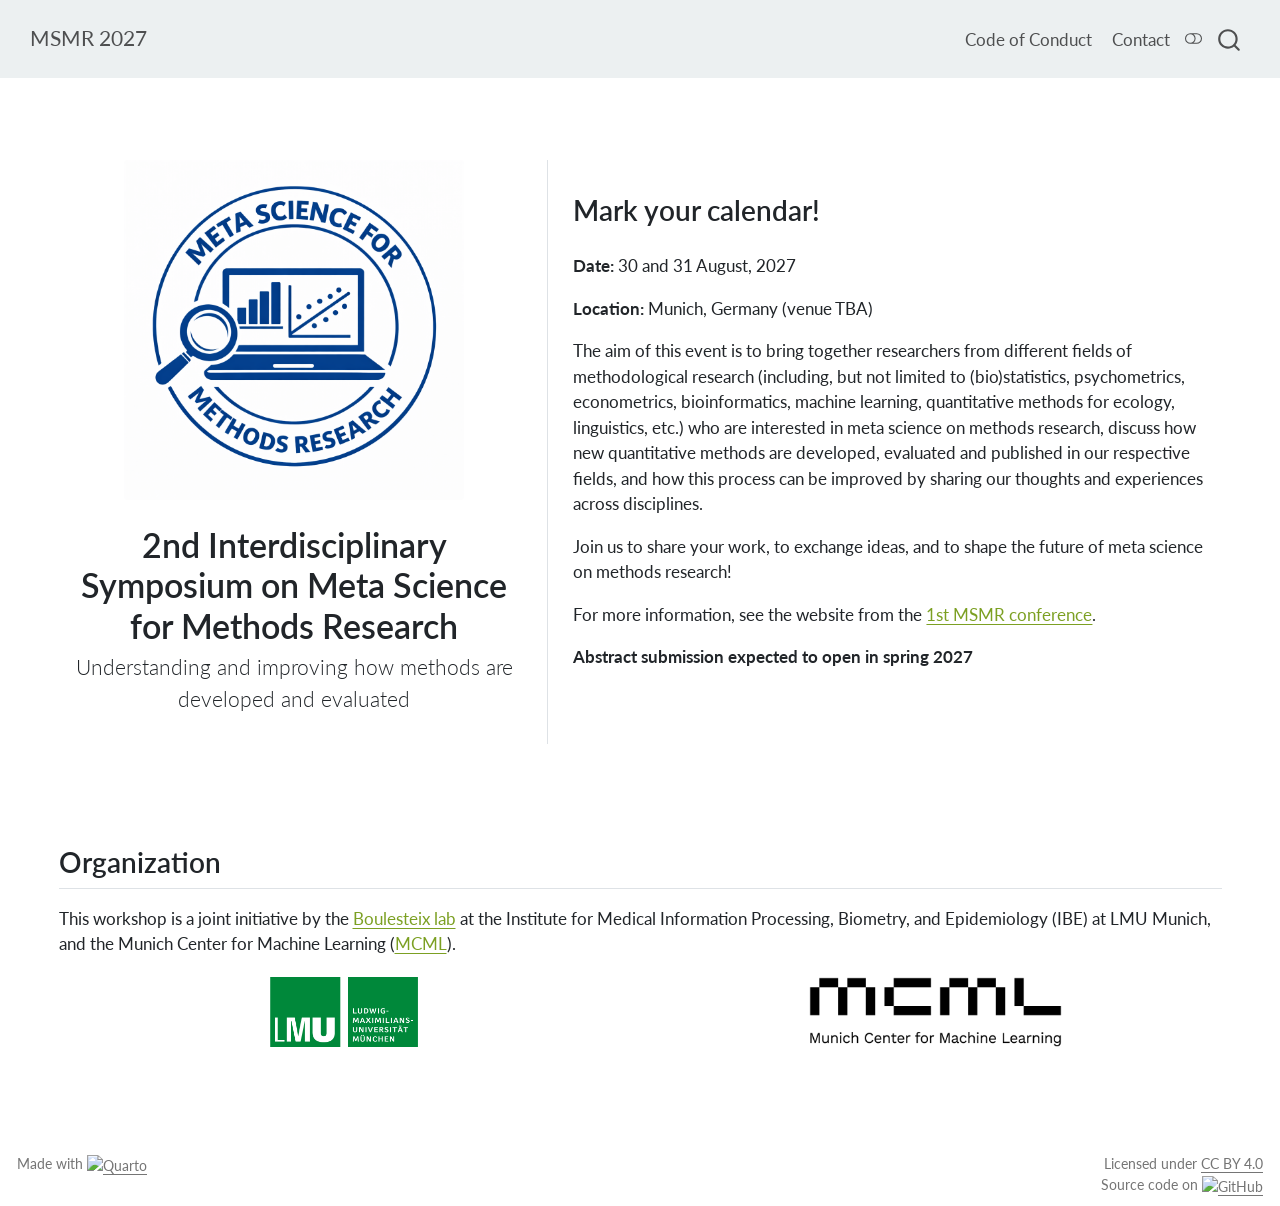
==== commit feb212e6: "Built site for gh-pages" ====
--- a/index.html
+++ b/index.html
@@ -320,7 +320,7 @@
 <p><br><br></p>
 <section id="organization" class="level2 unnumbered unlisted">
 <h2 class="unnumbered unlisted" data-anchor-id="organization">Organization</h2>
-<p>This workshop is joint initiative by the <a href="https://www.en.ibe.med.uni-muenchen.de/lehrstuehle/pr-molecular-medicine/index.html">Boulesteix lab</a> at the Institute for Medical Information Processing, Biometry, and Epidemiology (IBE) at LMU Munich, and the Munich Center for Machine Learning (<a href="https://mcml.ai/">MCML</a>).</p>
+<p>This workshop is a joint initiative by the <a href="https://www.en.ibe.med.uni-muenchen.de/lehrstuehle/pr-molecular-medicine/index.html">Boulesteix lab</a> at the Institute for Medical Information Processing, Biometry, and Epidemiology (IBE) at LMU Munich, and the Munich Center for Machine Learning (<a href="https://mcml.ai/">MCML</a>).</p>
 <div class="quarto-layout-panel" data-layout-ncol="2">
 <div class="quarto-layout-row">
 <div class="quarto-layout-cell" style="flex-basis: 50.0%;justify-content: flex-start;">
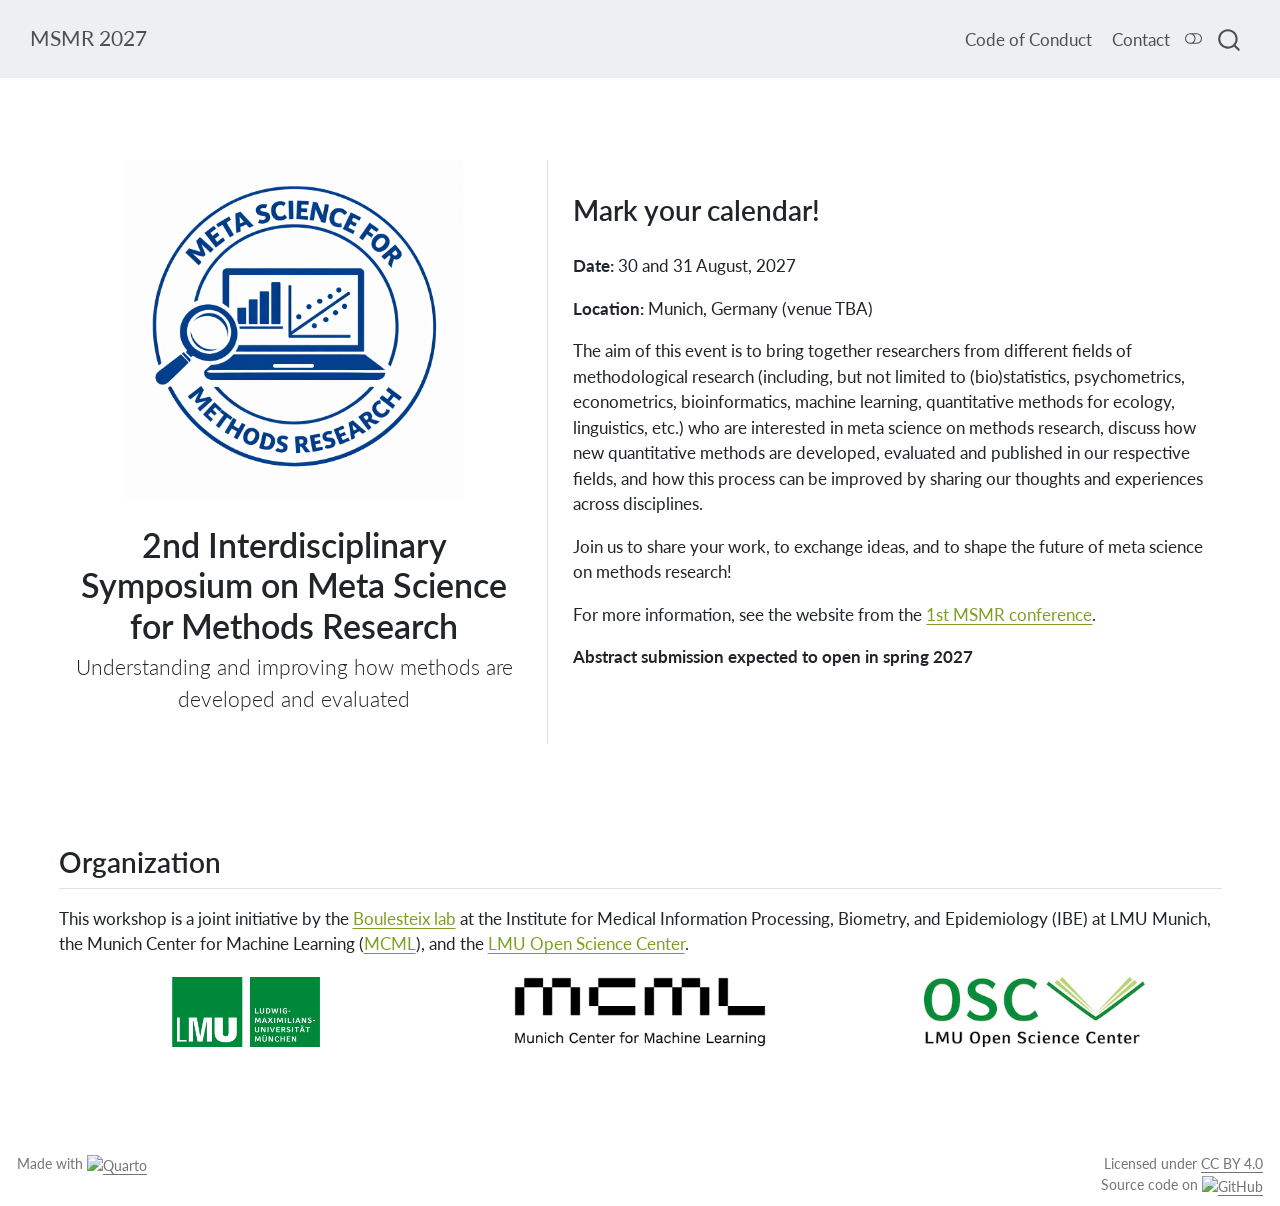
==== commit c8751acd: "Built site for gh-pages" ====
--- a/index.html
+++ b/index.html
@@ -36,6 +36,7 @@
 <script src="site_libs/quarto-search/fuse.min.js"></script>
 <script src="site_libs/quarto-search/quarto-search.js"></script>
 <meta name="quarto:offset" content="./">
+<link href="./assets/msmr.png" rel="icon" type="image/png">
 <script src="site_libs/quarto-html/quarto.js" type="module"></script>
 <script src="site_libs/quarto-html/tabsets/tabsets.js" type="module"></script>
 <script src="site_libs/quarto-html/popper.min.js"></script>
@@ -46,9 +47,9 @@
 <link href="site_libs/quarto-html/quarto-syntax-highlighting-64a204ab8560d761af7679ceaba22944.css" rel="stylesheet" class="quarto-color-scheme-extra" id="quarto-text-highlighting-styles">
 <script src="site_libs/bootstrap/bootstrap.min.js"></script>
 <link href="site_libs/bootstrap/bootstrap-icons.css" rel="stylesheet">
-<link href="site_libs/bootstrap/bootstrap-6e7d422793b018f4d9896eea3dd4b2c0.min.css" rel="stylesheet" append-hash="true" class="quarto-color-scheme" id="quarto-bootstrap" data-mode="light">
-<link href="site_libs/bootstrap/bootstrap-dark-a8270eda414db969a8e291be54bd3433.min.css" rel="stylesheet" append-hash="true" class="quarto-color-scheme quarto-color-alternate" id="quarto-bootstrap" data-mode="dark">
-<link href="site_libs/bootstrap/bootstrap-6e7d422793b018f4d9896eea3dd4b2c0.min.css" rel="stylesheet" append-hash="true" class="quarto-color-scheme-extra" id="quarto-bootstrap" data-mode="light">
+<link href="site_libs/bootstrap/bootstrap-1d9eee98ae03e9459c3343b2c272c133.min.css" rel="stylesheet" append-hash="true" class="quarto-color-scheme" id="quarto-bootstrap" data-mode="light">
+<link href="site_libs/bootstrap/bootstrap-dark-72bb00d2dd10fc53fb303c9ea9bf8c37.min.css" rel="stylesheet" append-hash="true" class="quarto-color-scheme quarto-color-alternate" id="quarto-bootstrap" data-mode="dark">
+<link href="site_libs/bootstrap/bootstrap-1d9eee98ae03e9459c3343b2c272c133.min.css" rel="stylesheet" append-hash="true" class="quarto-color-scheme-extra" id="quarto-bootstrap" data-mode="light">
 <script id="quarto-search-options" type="application/json">{
   "location": "navbar",
   "copy-button": false,
@@ -320,14 +321,17 @@
 <p><br><br></p>
 <section id="organization" class="level2 unnumbered unlisted">
 <h2 class="unnumbered unlisted" data-anchor-id="organization">Organization</h2>
-<p>This workshop is a joint initiative by the <a href="https://www.en.ibe.med.uni-muenchen.de/lehrstuehle/pr-molecular-medicine/index.html">Boulesteix lab</a> at the Institute for Medical Information Processing, Biometry, and Epidemiology (IBE) at LMU Munich, and the Munich Center for Machine Learning (<a href="https://mcml.ai/">MCML</a>).</p>
-<div class="quarto-layout-panel" data-layout-ncol="2">
+<p>This workshop is a joint initiative by the <a href="https://www.en.ibe.med.uni-muenchen.de/lehrstuehle/pr-molecular-medicine/index.html">Boulesteix lab</a> at the Institute for Medical Information Processing, Biometry, and Epidemiology (IBE) at LMU Munich, the Munich Center for Machine Learning (<a href="https://mcml.ai/">MCML</a>), and the <a href="https://www.osc.lmu.de/">LMU Open Science Center</a>.</p>
+<div class="quarto-layout-panel" data-layout-ncol="3">
 <div class="quarto-layout-row">
-<div class="quarto-layout-cell" style="flex-basis: 50.0%;justify-content: flex-start;">
+<div class="quarto-layout-cell" style="flex-basis: 33.3%;justify-content: flex-start;">
 <p><a href="https://www.lmu.de/en/"><img src="./assets/LMU_Logo_RGB_FlaechigGruen.png" height="70px" style="display:block;margin:auto;"></a></p>
 </div>
-<div class="quarto-layout-cell" style="flex-basis: 50.0%;justify-content: flex-start;">
+<div class="quarto-layout-cell" style="flex-basis: 33.3%;justify-content: flex-start;">
 <p><a href="https://mcml.ai/"><img src="./assets/MCML_Logo_cropped.jpg" height="70px" style="display:block;margin:auto;"></a></p>
+</div>
+<div class="quarto-layout-cell" style="flex-basis: 33.3%;justify-content: flex-start;">
+<p><a href="https://www.osc.lmu.de/"><img src="./assets/LMU_Open_Science_Center_Logo.jpg" height="70px" style="display:block;margin:auto;"></a></p>
 </div>
 </div>
 </div>
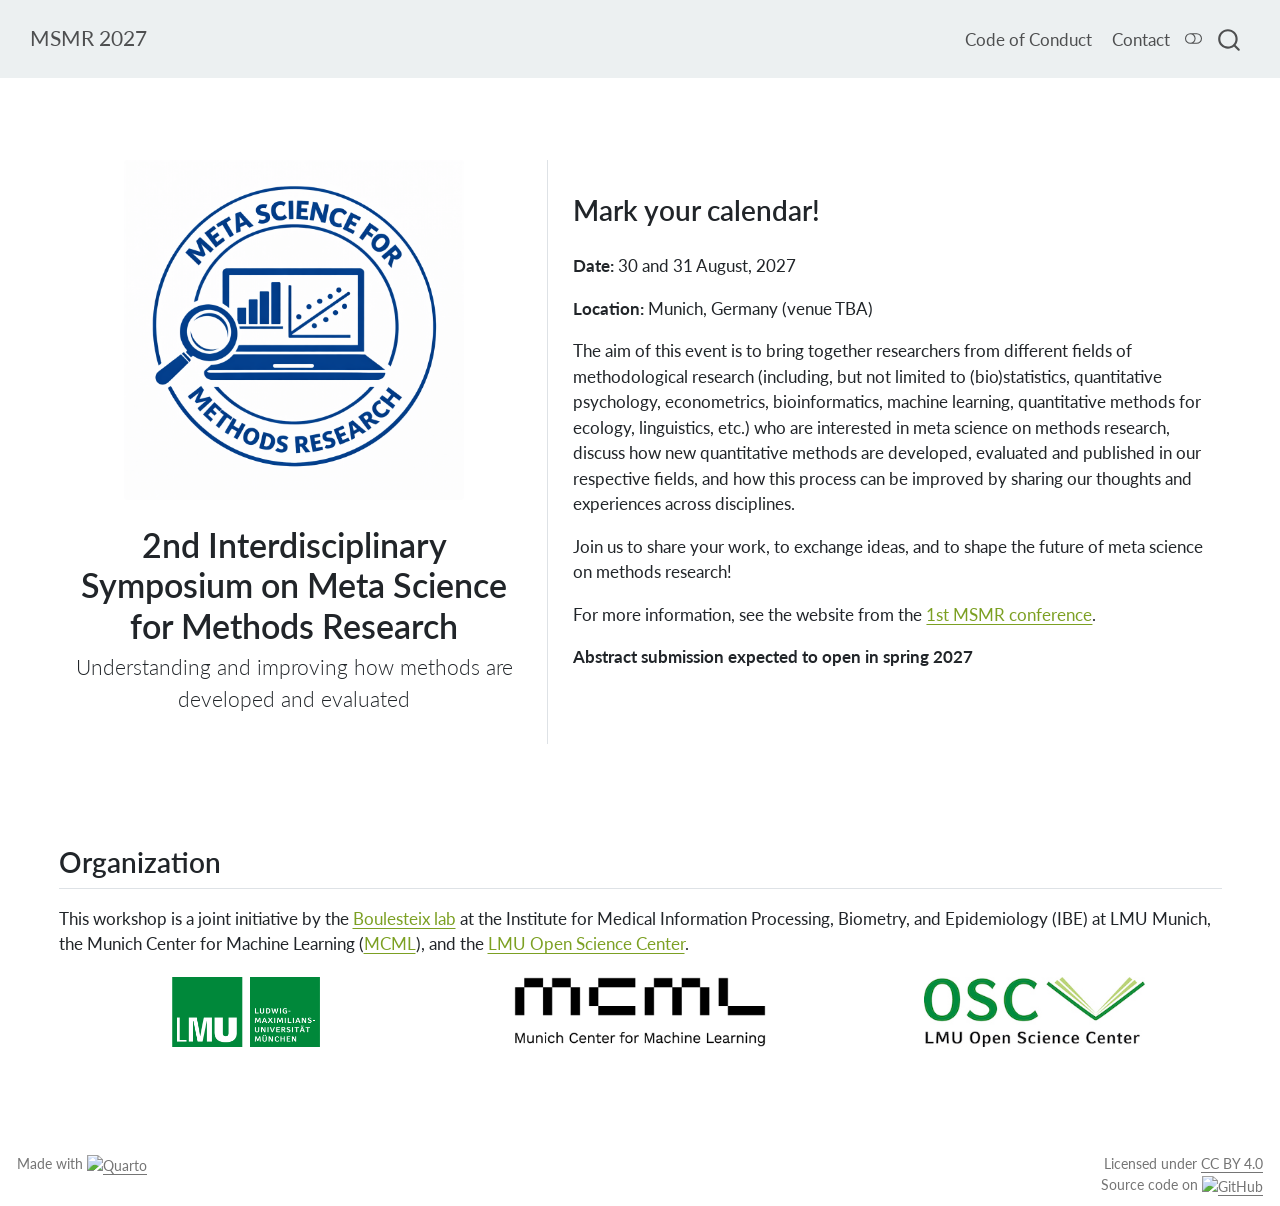
==== commit 039e9895: "Built site for gh-pages" ====
--- a/index.html
+++ b/index.html
@@ -308,10 +308,10 @@
 <p><strong>Date:</strong> 30 and 31 August, 2027</p>
 <p><strong>Location:</strong> Munich, Germany (venue TBA)</p>
 <!-- [Registration](https://forms.office.com/e/dTPgBdJDwm){.btn .btn-primary} -->
-<p>The aim of this event is to bring together researchers from different fields of methodological research (including, but not limited to (bio)statistics, psychometrics, econometrics, bioinformatics, machine learning, quantitative methods for ecology, linguistics, etc.) who are interested in meta science on methods research, discuss how new quantitative methods are developed, evaluated and published in our respective fields, and how this process can be improved by sharing our thoughts and experiences across disciplines.</p>
+<p>The aim of this event is to bring together researchers from different fields of methodological research (including, but not limited to (bio)statistics, quantitative psychology, econometrics, bioinformatics, machine learning, quantitative methods for ecology, linguistics, etc.) who are interested in meta science on methods research, discuss how new quantitative methods are developed, evaluated and published in our respective fields, and how this process can be improved by sharing our thoughts and experiences across disciplines.</p>
 <!-- The number of on-site places is limited. Registrations will be accepted on a first-come, first-served basis until June 15th. Attendance is free of charge. The symposium will also be live-streamed (registration also required). Researchers from all methodological research disciplines are welcome. -->
 <p>Join us to share your work, to exchange ideas, and to shape the future of meta science on methods research!</p>
-<p>For more information, see the website from the <a href="https://crsuzh.pages.uzh.ch/msmr/">1st MSMR conference</a>.</p>
+<p>For more information, see the website from the <a href="https://crsuzh.pages.uzh.ch/msmr/" target="_blank">1st MSMR conference</a>.</p>
 <p><strong>Abstract submission expected to open in spring 2027</strong></p>
 <!-- This event is co-sponsored by the [MCML](https://mcml.ai/), and [...]. -->
 </section>
@@ -321,17 +321,17 @@
 <p><br><br></p>
 <section id="organization" class="level2 unnumbered unlisted">
 <h2 class="unnumbered unlisted" data-anchor-id="organization">Organization</h2>
-<p>This workshop is a joint initiative by the <a href="https://www.en.ibe.med.uni-muenchen.de/lehrstuehle/pr-molecular-medicine/index.html">Boulesteix lab</a> at the Institute for Medical Information Processing, Biometry, and Epidemiology (IBE) at LMU Munich, the Munich Center for Machine Learning (<a href="https://mcml.ai/">MCML</a>), and the <a href="https://www.osc.lmu.de/">LMU Open Science Center</a>.</p>
+<p>This workshop is a joint initiative by the <a href="https://www.en.ibe.med.uni-muenchen.de/lehrstuehle/pr-molecular-medicine/index.html" target="_blank">Boulesteix lab</a> at the Institute for Medical Information Processing, Biometry, and Epidemiology (IBE) at LMU Munich, the Munich Center for Machine Learning (<a href="https://mcml.ai/" target="_blank">MCML</a>), and the <a href="https://www.osc.lmu.de/" target="_blank">LMU Open Science Center</a>.</p>
 <div class="quarto-layout-panel" data-layout-ncol="3">
 <div class="quarto-layout-row">
 <div class="quarto-layout-cell" style="flex-basis: 33.3%;justify-content: flex-start;">
-<p><a href="https://www.lmu.de/en/"><img src="./assets/LMU_Logo_RGB_FlaechigGruen.png" height="70px" style="display:block;margin:auto;"></a></p>
+<p><a href="https://www.lmu.de/en/" target="_blank"><img src="./assets/LMU_Logo_RGB_FlaechigGruen.png" height="70px" style="display:block;margin:auto;"></a></p>
 </div>
 <div class="quarto-layout-cell" style="flex-basis: 33.3%;justify-content: flex-start;">
-<p><a href="https://mcml.ai/"><img src="./assets/MCML_Logo_cropped.jpg" height="70px" style="display:block;margin:auto;"></a></p>
+<p><a href="https://mcml.ai/" target="_blank"><img src="./assets/MCML_Logo_cropped.jpg" height="70px" style="display:block;margin:auto;"></a></p>
 </div>
 <div class="quarto-layout-cell" style="flex-basis: 33.3%;justify-content: flex-start;">
-<p><a href="https://www.osc.lmu.de/"><img src="./assets/LMU_Open_Science_Center_Logo.jpg" height="70px" style="display:block;margin:auto;"></a></p>
+<p><a href="https://www.osc.lmu.de/" target="_blank"><img src="./assets/LMU_Open_Science_Center_Logo.jpg" height="70px" style="display:block;margin:auto;"></a></p>
 </div>
 </div>
 </div>
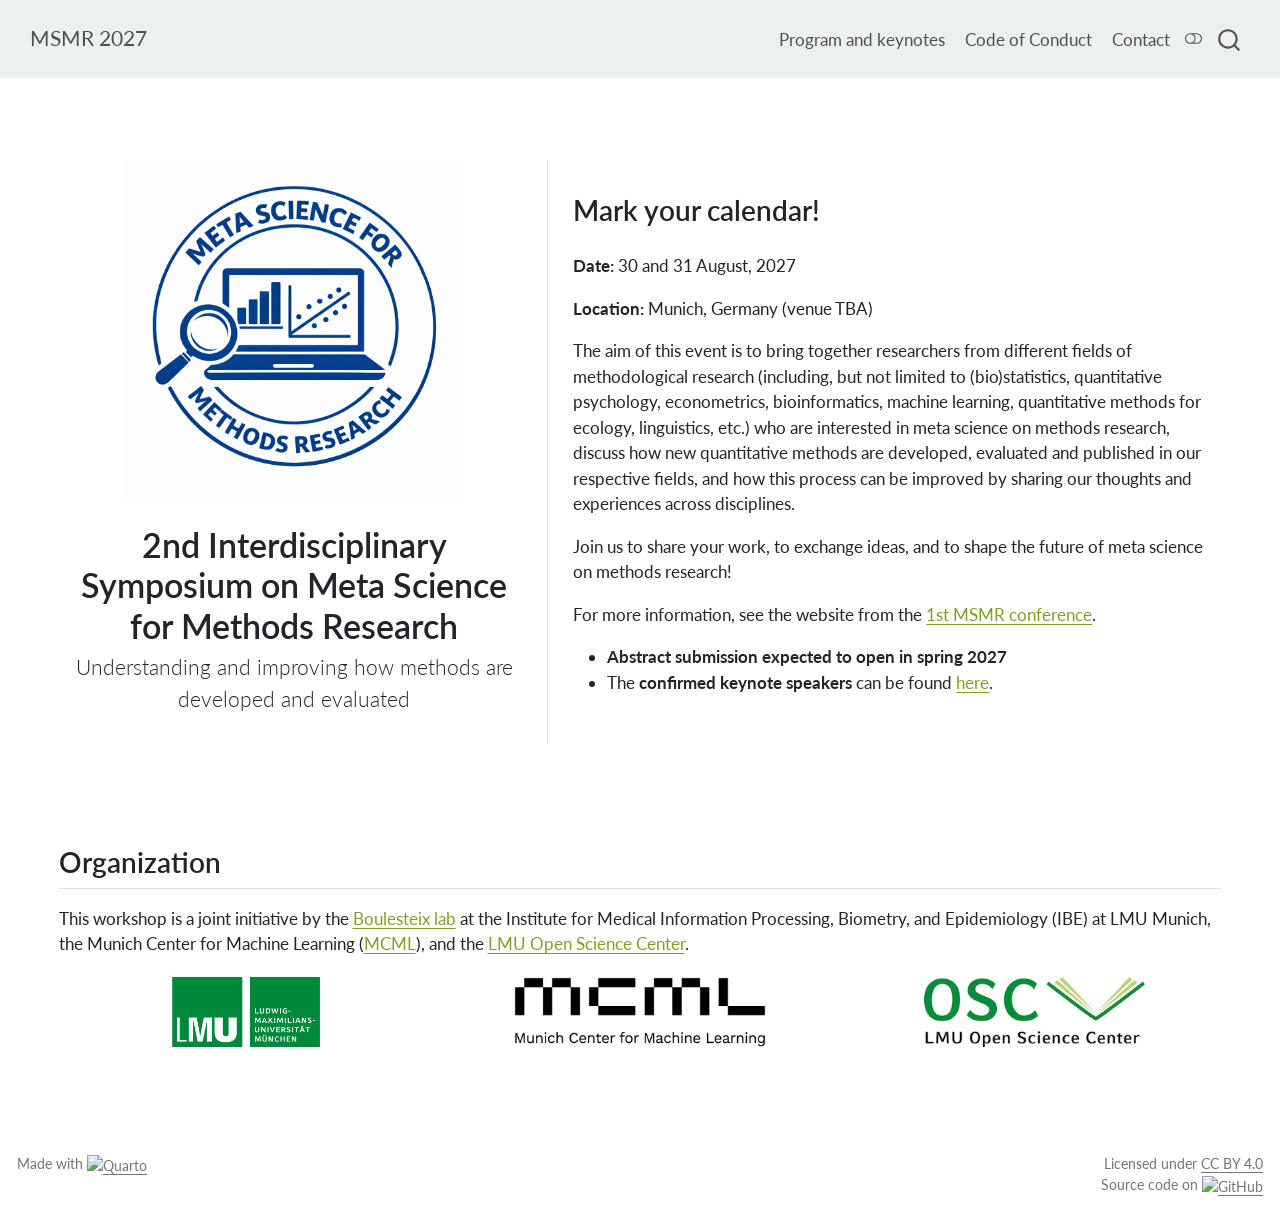
==== commit f3ec65a7: "Built site for gh-pages" ====
--- a/index.html
+++ b/index.html
@@ -2,7 +2,7 @@
 <html xmlns="http://www.w3.org/1999/xhtml" lang="en" xml:lang="en"><head>
 
 <meta charset="utf-8">
-<meta name="generator" content="quarto-1.10.18">
+<meta name="generator" content="quarto-1.11.9">
 
 <meta name="viewport" content="width=device-width, initial-scale=1.0, user-scalable=yes">
 
@@ -39,17 +39,18 @@
 <link href="./assets/msmr.png" rel="icon" type="image/png">
 <script src="site_libs/quarto-html/quarto.js" type="module"></script>
 <script src="site_libs/quarto-html/tabsets/tabsets.js" type="module"></script>
+<script src="site_libs/quarto-html/scrollable-regions/scrollable-regions.js" type="module"></script>
 <script src="site_libs/quarto-html/popper.min.js"></script>
 <script src="site_libs/quarto-html/tippy.umd.min.js"></script>
 <link href="site_libs/quarto-html/tippy.css" rel="stylesheet">
-<link href="site_libs/quarto-html/quarto-syntax-highlighting-64a204ab8560d761af7679ceaba22944.css" rel="stylesheet" class="quarto-color-scheme" id="quarto-text-highlighting-styles">
-<link href="site_libs/quarto-html/quarto-syntax-highlighting-dark-b85bc7c33db8c58e0ec93c3465666fed.css" rel="stylesheet" class="quarto-color-scheme quarto-color-alternate" id="quarto-text-highlighting-styles">
-<link href="site_libs/quarto-html/quarto-syntax-highlighting-64a204ab8560d761af7679ceaba22944.css" rel="stylesheet" class="quarto-color-scheme-extra" id="quarto-text-highlighting-styles">
+<link href="site_libs/quarto-html/quarto-syntax-highlighting-63b5708e65d6cd79cd7618c58d0c21e7.css" rel="stylesheet" class="quarto-color-scheme" id="quarto-text-highlighting-styles">
+<link href="site_libs/quarto-html/quarto-syntax-highlighting-dark-447e42e69aaa9833c0ba1b986f430b20.css" rel="stylesheet" class="quarto-color-scheme quarto-color-alternate" id="quarto-text-highlighting-styles">
+<link href="site_libs/quarto-html/quarto-syntax-highlighting-63b5708e65d6cd79cd7618c58d0c21e7.css" rel="stylesheet" class="quarto-color-scheme-extra" id="quarto-text-highlighting-styles">
 <script src="site_libs/bootstrap/bootstrap.min.js"></script>
 <link href="site_libs/bootstrap/bootstrap-icons.css" rel="stylesheet">
-<link href="site_libs/bootstrap/bootstrap-1d9eee98ae03e9459c3343b2c272c133.min.css" rel="stylesheet" append-hash="true" class="quarto-color-scheme" id="quarto-bootstrap" data-mode="light">
-<link href="site_libs/bootstrap/bootstrap-dark-72bb00d2dd10fc53fb303c9ea9bf8c37.min.css" rel="stylesheet" append-hash="true" class="quarto-color-scheme quarto-color-alternate" id="quarto-bootstrap" data-mode="dark">
-<link href="site_libs/bootstrap/bootstrap-1d9eee98ae03e9459c3343b2c272c133.min.css" rel="stylesheet" append-hash="true" class="quarto-color-scheme-extra" id="quarto-bootstrap" data-mode="light">
+<link href="site_libs/bootstrap/bootstrap-66368f306bd3a0ce9ea50b196dcb43d6.min.css" rel="stylesheet" append-hash="true" class="quarto-color-scheme" id="quarto-bootstrap" data-mode="light">
+<link href="site_libs/bootstrap/bootstrap-dark-65aed573cd20223c1e29a6577a89e37b.min.css" rel="stylesheet" append-hash="true" class="quarto-color-scheme quarto-color-alternate" id="quarto-bootstrap" data-mode="dark">
+<link href="site_libs/bootstrap/bootstrap-66368f306bd3a0ce9ea50b196dcb43d6.min.css" rel="stylesheet" append-hash="true" class="quarto-color-scheme-extra" id="quarto-bootstrap" data-mode="light">
 <script id="quarto-search-options" type="application/json">{
   "location": "navbar",
   "copy-button": false,
@@ -82,7 +83,7 @@
 <link rel="stylesheet" href="assets/custom-theme.scss">
 </head>
 
-<body class="nav-fixed quarto-light"><script id="quarto-html-before-body" type="application/javascript">
+<body class="nav-fixed quarto-light"><a id="quarto-skip-link" class="visually-hidden-focusable" href="#quarto-document-content">Skip to main content</a><script id="quarto-html-before-body" type="application/javascript">
     const toggleBodyColorMode = (bsSheetEl) => {
       const mode = bsSheetEl.getAttribute("data-mode");
       const bodyEl = window.document.querySelector("body");
@@ -105,6 +106,7 @@
       for (let i=0; i < toggles.length; i++) {
         const toggle = toggles[i];
         if (toggle) {
+          toggle.setAttribute("aria-checked", alternate ? "true" : "false");
           if (alternate) {
             toggle.classList.add("alternate");
           } else {
@@ -134,13 +136,19 @@
       manageTransitions('#quarto-margin-sidebar .nav-link', true);
       // Switch the toggles
       setColorSchemeToggle(alternate)
-      // Hack to workaround the fact that safari doesn't
-      // properly recolor the scrollbar when toggling (#1455)
+    }
+    // Hack to workaround the fact that safari doesn't
+    // properly recolor the scrollbar when toggling (#1455).
+    // Not run on load: stylesheets are set before first paint there, and
+    // scrolling would undo the scroll to a URL fragment (#14973).
+    // The one pixel nudge keeps the reader where they were.
+    const refreshSafariScrollbar = () => {
       if (navigator.userAgent.indexOf('Safari') > 0 && navigator.userAgent.indexOf('Chrome') == -1) {
         manageTransitions("body", false);
-        window.scrollTo(0, 1);
+        const scrollY = window.scrollY;
+        window.scrollTo(0, scrollY > 0 ? scrollY - 1 : 1);
         setTimeout(() => {
-          window.scrollTo(0, 0);
+          window.scrollTo(0, scrollY);
           manageTransitions("body", true);
         }, 40);
       }
@@ -234,6 +242,7 @@
       // Read the current dark / light value
       let toAlternate = !hasAlternateSentinel();
       toggleColorMode(toAlternate);
+      refreshSafariScrollbar();
       setStyleSentinel(toAlternate);
       toggleGiscusIfUsed(toAlternate, darkModeDefault);
       window.dispatchEvent(new Event('resize'));
@@ -248,19 +257,22 @@
 
 <div id="quarto-search-results"></div>
   <header id="quarto-header" class="headroom fixed-top">
-    <nav class="navbar navbar-expand-lg " data-bs-theme="dark">
+    <nav class="navbar navbar-expand-lg " data-bs-theme="dark" aria-label="Site">
       <div class="navbar-container container-fluid">
       <div class="navbar-brand-container mx-auto">
     <a class="navbar-brand" href="./index.html">
     <span class="navbar-title">MSMR 2027</span>
     </a>
   </div>
-            <div id="quarto-search" class="" title="Search"></div>
-          <button class="navbar-toggler" type="button" data-bs-toggle="collapse" data-bs-target="#navbarCollapse" aria-controls="navbarCollapse" role="menu" aria-expanded="false" aria-label="Toggle navigation" onclick="if (window.quartoToggleHeadroom) { window.quartoToggleHeadroom(); }">
+          <button class="navbar-toggler" type="button" data-bs-toggle="collapse" data-bs-target="#navbarCollapse" aria-controls="navbarCollapse" aria-expanded="false" aria-label="Toggle navigation" onclick="if (window.quartoToggleHeadroom) { window.quartoToggleHeadroom(); }">
   <span class="navbar-toggler-icon"></span>
 </button>
           <div class="collapse navbar-collapse" id="navbarCollapse">
             <ul class="navbar-nav navbar-nav-scroll ms-auto">
+  <li class="nav-item">
+    <a class="nav-link" href="./program/index.html"> 
+<span class="menu-text">Program and keynotes</span></a>
+  </li>  
   <li class="nav-item">
     <a class="nav-link" href="./code-of-conduct/index.html"> 
 <span class="menu-text">Code of Conduct</span></a>
@@ -272,8 +284,9 @@
 </ul>
           </div> <!-- /navcollapse -->
             <div class="quarto-navbar-tools">
-  <a href="" class="quarto-color-scheme-toggle quarto-navigation-tool  px-1" onclick="window.quartoToggleColorScheme(); return false;" title="Toggle dark mode"><i class="bi"></i></a>
+  <button type="button" role="switch" aria-checked="false" class="quarto-color-scheme-toggle quarto-navigation-tool  px-1" onclick="window.quartoToggleColorScheme(); return false;" title="Toggle dark mode" aria-label="Toggle dark mode"><i class="bi"></i></button>
 </div>
+            <div id="quarto-search" class="" title="Search"></div>
       </div> <!-- /container-fluid -->
     </nav>
 </header>
@@ -283,7 +296,7 @@
 <!-- margin-sidebar -->
     
 <!-- main -->
-<main class="content column-page" id="quarto-document-content">
+<main class="content column-page" id="quarto-document-content" tabindex="-1">
 
 
 
@@ -312,7 +325,10 @@
 <!-- The number of on-site places is limited. Registrations will be accepted on a first-come, first-served basis until June 15th. Attendance is free of charge. The symposium will also be live-streamed (registration also required). Researchers from all methodological research disciplines are welcome. -->
 <p>Join us to share your work, to exchange ideas, and to shape the future of meta science on methods research!</p>
 <p>For more information, see the website from the <a href="https://crsuzh.pages.uzh.ch/msmr/" target="_blank">1st MSMR conference</a>.</p>
-<p><strong>Abstract submission expected to open in spring 2027</strong></p>
+<ul>
+<li><strong>Abstract submission expected to open in spring 2027</strong></li>
+<li>The <strong>confirmed keynote speakers</strong> can be found <a href="./program/index.html">here</a>.</li>
+</ul>
 <!-- This event is co-sponsored by the [MCML](https://mcml.ai/), and [...]. -->
 </section>
 </div></div>
@@ -346,15 +362,50 @@
   window.document.addEventListener("DOMContentLoaded", function (event) {
     // Ensure there is a toggle, if there isn't float one in the top right
     if (window.document.querySelector('.quarto-color-scheme-toggle') === null) {
-      const a = window.document.createElement('a');
-      a.classList.add('top-right');
-      a.classList.add('quarto-color-scheme-toggle');
-      a.href = "";
-      a.onclick = function() { try { window.quartoToggleColorScheme(); } catch {} return false; };
+      const toggle = window.document.createElement('button');
+      toggle.type = "button";
+      toggle.setAttribute("role", "switch");
+      toggle.setAttribute("aria-checked", "false");
+      toggle.classList.add('top-right');
+      toggle.classList.add('quarto-color-scheme-toggle');
+      toggle.setAttribute("aria-label", "Toggle dark mode");
+      toggle.onclick = function() { try { window.quartoToggleColorScheme(); } catch {} return false; };
       const i = window.document.createElement("i");
       i.classList.add('bi');
-      a.appendChild(i);
-      window.document.body.appendChild(a);
+      toggle.appendChild(i);
+      // Put the toggle in a landmark of its own, so that landmark navigation
+      // can reach it.
+      //
+      // The container is always a fresh direct child of body, and the toggle is
+      // never moved into page furniture that the theme or the author controls.
+      // The toggle is positioned against the page, so any ancestor that
+      // establishes a containing block captures it: a positioned element or a
+      // grid for position: absolute, and transform, filter, will-change or
+      // contain for position: fixed. A direct child of body has none of these
+      // to inherit, and the shift when one appears is silent and visual.
+      //
+      // ARIA says a document should have at most one banner, and axe reports a
+      // duplicate whether or not the banners carry distinct labels. So use a
+      // header when the page has no banner yet, and a named region otherwise.
+      //
+      // A header is a banner wherever it sits, unless it is inside sectioning
+      // content, so this cannot just look at the children of body: a custom
+      // page layout wraps the title block header in a plain div. An explicit
+      // role="banner" always counts.
+      const sectioning = 'article, aside, main, nav, section, [role="article"], [role="complementary"], [role="main"], [role="navigation"], [role="region"]';
+      const hasBanner = Array.from(
+        window.document.querySelectorAll('header:not([role]), [role="banner"]')
+      ).some(function(el) {
+        return el.hasAttribute("role") || el.closest(sectioning) === null;
+      });
+      const container = window.document.createElement(hasBanner ? "div" : "header");
+      if (hasBanner) {
+        container.setAttribute("role", "region");
+        container.setAttribute("aria-label", "Toggle dark mode");
+      }
+      container.classList.add('quarto-color-scheme-toggle-container');
+      container.appendChild(toggle);
+      window.document.body.appendChild(container);
     }
     setColorSchemeToggle(hasAlternateSentinel())
     const isCodeAnnotation = (el) => {
@@ -426,7 +477,8 @@
           return filterRegex.test(href) || localhostRegex.test(href) || mailtoRegex.test(href);
       }
       // Inspect non-navigation links and adorn them if external
-     var links = window.document.querySelectorAll('a[href]:not(.nav-link):not(.navbar-brand):not(.toc-action):not(.sidebar-link):not(.sidebar-item-toggle):not(.pagination-link):not(.no-external):not([aria-hidden]):not(.dropdown-item):not(.quarto-navigation-tool):not(.about-link)');
+      window.quartoDecorateExternalLinks = function (root) {
+     var links = (root || window.document).querySelectorAll('a[href]:not(.nav-link):not(.navbar-brand):not(.toc-action):not(.sidebar-link):not(.sidebar-item-toggle):not(.pagination-link):not(.no-external):not([aria-hidden]):not(.dropdown-item):not(.quarto-navigation-tool):not(.about-link)');
       for (var i=0; i<links.length; i++) {
         const link = links[i];
         if (!isInternal(link.href)) {
@@ -435,8 +487,69 @@
           if (link.dataset.originalHref !== undefined) {
             link.href = link.dataset.originalHref;
           }
-        }
-      }
+          if (!link.classList.contains('no-external-icon')) {
+          }
+        }
+      }
+      };
+      window.quartoDecorateExternalLinks(window.document);
+    // Esc closes the popup (WCAG 1.4.13) and focus leaving both trigger and
+    // popup closes it (WCAG 2.4.11); tippy handles neither for interactive popups.
+    const hideOnEscAndFocusOut = {
+      name: 'hideOnEscAndFocusOut',
+      defaultValue: true,
+      fn(instance) {
+        const dismiss = () => {
+          // A show scheduled by the trigger delay would otherwise reopen it
+          instance.clearDelayTimeouts();
+          instance.hide();
+        };
+        const onKeyDown = (event) => {
+          if (event.key !== 'Escape') {
+            return;
+          }
+          // Keep Esc from also reaching page handlers (e.g. reveal.js overview),
+          // except an open reveal.js slide menu, which Esc should close too.
+          // The menu handles keys only when its keyboard option is on.
+          const menuHandlesEsc = window.Reveal?.getPlugin?.('menu')?.isOpen() &&
+            window.Reveal.getConfig().menu?.keyboard !== false;
+          if (!menuHandlesEsc) {
+            event.stopPropagation();
+          }
+          if (instance.popper.contains(window.document.activeElement)) {
+            // Disabled while refocusing so the focus trigger does not reopen it
+            instance.disable();
+            instance.reference.focus();
+            instance.enable();
+          }
+          dismiss();
+        };
+        const onFocusOut = (event) => {
+          const target = event.relatedTarget;
+          if (target && !instance.reference.contains(target) &&
+              !instance.popper.contains(target)) {
+            dismiss();
+          }
+        };
+        // On the trigger too: a click trigger (code-annotations: select) has no
+        // blur handling. Attached for the instance's lifetime so leaving the
+        // trigger also cancels a show still pending on the trigger delay.
+        instance.reference.addEventListener('focusout', onFocusOut);
+        return {
+          onShow() {
+            window.document.addEventListener('keydown', onKeyDown, true);
+            instance.popper.addEventListener('focusout', onFocusOut);
+          },
+          onHide() {
+            window.document.removeEventListener('keydown', onKeyDown, true);
+            instance.popper.removeEventListener('focusout', onFocusOut);
+          },
+          onDestroy() {
+            instance.reference.removeEventListener('focusout', onFocusOut);
+          },
+        };
+      },
+    };
     function tippyHover(el, contentFn, onTriggerFn, onUntriggerFn) {
       const config = {
         allowHTML: true,
@@ -450,6 +563,7 @@
         interactiveBorder: 10,
         theme: 'quarto',
         placement: 'bottom-start',
+        plugins: [hideOnEscAndFocusOut],
       };
       if (contentFn) {
         config.content = contentFn;
@@ -612,44 +726,54 @@
           const lineIds = lines.map((line) => {
             return targetCell + "-" + line;
           })
-          let top = null;
-          let height = null;
-          let parent = null;
+          // Each band is positioned against its own containing block, which is
+          // not the offsetParent of the lines, so place it from client rects.
+          const placeBand = (band, firstEl, lastEl, codeBlock) => {
+            const container = band.offsetParent;
+            if (container === null) {
+              return;
+            }
+            const containerRect = container.getBoundingClientRect();
+            // Reveal.js scales slides with a transform, so convert client
+            // pixels back to the CSS pixels of the container.
+            const scale = containerRect.height / container.offsetHeight || 1;
+            const firstRect = firstEl.getBoundingClientRect();
+            const lastRect = lastEl.getBoundingClientRect();
+            const top = (firstRect.top - containerRect.top) / scale - container.clientTop + container.scrollTop;
+            const height = (lastRect.bottom - firstRect.top) / scale;
+            band.style.top = top - 2 + "px";
+            band.style.height = height + 4 + "px";
+            if (codeBlock) {
+              // Without the copy button wrapper, the containing block is wider
+              // than the code block, so span the code block explicitly.
+              const blockRect = codeBlock.getBoundingClientRect();
+              band.style.left = (blockRect.left - containerRect.left) / scale - container.clientLeft + container.scrollLeft + "px";
+              band.style.width = blockRect.width / scale + "px";
+            }
+          };
           if (lineIds.length > 0) {
-              //compute the position of the single el (top and bottom and make a div)
-              const el = window.document.getElementById(lineIds[0]);
-              top = el.offsetTop;
-              height = el.offsetHeight;
-              parent = el.parentElement.parentElement;
-            if (lineIds.length > 1) {
-              const lastEl = window.document.getElementById(lineIds[lineIds.length - 1]);
-              const bottom = lastEl.offsetTop + lastEl.offsetHeight;
-              height = bottom - top;
+            const el = window.document.getElementById(lineIds[0]);
+            const lastEl = window.document.getElementById(lineIds[lineIds.length - 1]);
+            const parent = el.parentElement.parentElement;
+            // cook up a div (if necessary) and position it
+            let div = window.document.getElementById("code-annotation-line-highlight");
+            if (div === null) {
+              div = window.document.createElement("div");
+              div.setAttribute("id", "code-annotation-line-highlight");
+              div.style.position = 'absolute';
+              parent.appendChild(div);
             }
-            if (top !== null && height !== null && parent !== null) {
-              // cook up a div (if necessary) and position it 
-              let div = window.document.getElementById("code-annotation-line-highlight");
-              if (div === null) {
-                div = window.document.createElement("div");
-                div.setAttribute("id", "code-annotation-line-highlight");
-                div.style.position = 'absolute';
-                parent.appendChild(div);
-              }
-              div.style.top = top - 2 + "px";
-              div.style.height = height + 4 + "px";
-              div.style.left = 0;
-              let gutterDiv = window.document.getElementById("code-annotation-line-highlight-gutter");
-              if (gutterDiv === null) {
-                gutterDiv = window.document.createElement("div");
-                gutterDiv.setAttribute("id", "code-annotation-line-highlight-gutter");
-                gutterDiv.style.position = 'absolute';
-                const codeCell = window.document.getElementById(targetCell);
-                const gutter = codeCell.querySelector('.code-annotation-gutter');
-                gutter.appendChild(gutterDiv);
-              }
-              gutterDiv.style.top = top - 2 + "px";
-              gutterDiv.style.height = height + 4 + "px";
+            placeBand(div, el, lastEl, parent.closest("div.sourceCode") || parent);
+            let gutterDiv = window.document.getElementById("code-annotation-line-highlight-gutter");
+            if (gutterDiv === null) {
+              gutterDiv = window.document.createElement("div");
+              gutterDiv.setAttribute("id", "code-annotation-line-highlight-gutter");
+              gutterDiv.style.position = 'absolute';
+              const codeCell = window.document.getElementById(targetCell);
+              const gutter = codeCell.querySelector('.code-annotation-gutter');
+              gutter.appendChild(gutterDiv);
             }
+            placeBand(gutterDiv, el, lastEl);
             selectedAnnoteEl = annoteEl;
           }
         };
@@ -748,6 +872,9 @@
     }
   });
   </script>
+  <script type="application/javascript">
+  window.quartoScrollableRegionsLabels = {"code":"Scrollable code","output":"Scrollable output"};
+  </script>
 </div> <!-- /content -->
 <footer class="footer">
   <div class="nav-footer">
--- a/site_libs/quarto-html/quarto-syntax-highlighting-63b5708e65d6cd79cd7618c58d0c21e7.css
+++ b/site_libs/quarto-html/quarto-syntax-highlighting-63b5708e65d6cd79cd7618c58d0c21e7.css
@@ -0,0 +1,236 @@
+/* quarto syntax highlight colors */
+:root {
+  --quarto-hl-ot-color: #003B4F;
+  --quarto-hl-at-color: #657422;
+  --quarto-hl-ss-color: #20794D;
+  --quarto-hl-an-color: #5E5E5E;
+  --quarto-hl-fu-color: #4758AB;
+  --quarto-hl-st-color: #20794D;
+  --quarto-hl-cf-color: #003B4F;
+  --quarto-hl-op-color: #5E5E5E;
+  --quarto-hl-er-color: #AD0000;
+  --quarto-hl-bn-color: #AD0000;
+  --quarto-hl-al-color: #AD0000;
+  --quarto-hl-va-color: #111111;
+  --quarto-hl-bu-color: inherit;
+  --quarto-hl-ex-color: inherit;
+  --quarto-hl-pp-color: #AD0000;
+  --quarto-hl-in-color: #5E5E5E;
+  --quarto-hl-vs-color: #20794D;
+  --quarto-hl-wa-color: #5E5E5E;
+  --quarto-hl-do-color: #5E5E5E;
+  --quarto-hl-im-color: #00769E;
+  --quarto-hl-ch-color: #20794D;
+  --quarto-hl-dt-color: #AD0000;
+  --quarto-hl-fl-color: #AD0000;
+  --quarto-hl-co-color: #5E5E5E;
+  --quarto-hl-cv-color: #5E5E5E;
+  --quarto-hl-cn-color: #8f5902;
+  --quarto-hl-sc-color: #5E5E5E;
+  --quarto-hl-dv-color: #AD0000;
+  --quarto-hl-kw-color: #003B4F;
+}
+
+/* other quarto variables */
+:root {
+  --quarto-font-monospace: SFMono-Regular, Menlo, Monaco, Consolas, "Liberation Mono", "Courier New", monospace;
+}
+
+/* syntax highlight based on Pandoc's rules */
+pre > code.sourceCode > span {
+  color: #003B4F;
+}
+
+code.sourceCode > span {
+  color: #003B4F;
+}
+
+div.sourceCode,
+div.sourceCode pre.sourceCode {
+  color: #003B4F;
+}
+
+/* Normal */
+code span {
+  color: #003B4F;
+}
+
+/* Alert */
+code span.al {
+  color: #AD0000;
+  font-style: inherit;
+}
+
+/* Annotation */
+code span.an {
+  color: #5E5E5E;
+  font-style: inherit;
+}
+
+/* Attribute */
+code span.at {
+  color: #657422;
+  font-style: inherit;
+}
+
+/* BaseN */
+code span.bn {
+  color: #AD0000;
+  font-style: inherit;
+}
+
+/* BuiltIn */
+code span.bu {
+  font-style: inherit;
+}
+
+/* ControlFlow */
+code span.cf {
+  color: #003B4F;
+  font-weight: bold;
+  font-style: inherit;
+}
+
+/* Char */
+code span.ch {
+  color: #20794D;
+  font-style: inherit;
+}
+
+/* Constant */
+code span.cn {
+  color: #8f5902;
+  font-style: inherit;
+}
+
+/* Comment */
+code span.co {
+  color: #5E5E5E;
+  font-style: inherit;
+}
+
+/* CommentVar */
+code span.cv {
+  color: #5E5E5E;
+  font-style: italic;
+}
+
+/* Documentation */
+code span.do {
+  color: #5E5E5E;
+  font-style: italic;
+}
+
+/* DataType */
+code span.dt {
+  color: #AD0000;
+  font-style: inherit;
+}
+
+/* DecVal */
+code span.dv {
+  color: #AD0000;
+  font-style: inherit;
+}
+
+/* Error */
+code span.er {
+  color: #AD0000;
+  font-style: inherit;
+}
+
+/* Extension */
+code span.ex {
+  font-style: inherit;
+}
+
+/* Float */
+code span.fl {
+  color: #AD0000;
+  font-style: inherit;
+}
+
+/* Function */
+code span.fu {
+  color: #4758AB;
+  font-style: inherit;
+}
+
+/* Import */
+code span.im {
+  color: #00769E;
+  font-style: inherit;
+}
+
+/* Information */
+code span.in {
+  color: #5E5E5E;
+  font-style: inherit;
+}
+
+/* Keyword */
+code span.kw {
+  color: #003B4F;
+  font-weight: bold;
+  font-style: inherit;
+}
+
+/* Operator */
+code span.op {
+  color: #5E5E5E;
+  font-style: inherit;
+}
+
+/* Other */
+code span.ot {
+  color: #003B4F;
+  font-style: inherit;
+}
+
+/* Preprocessor */
+code span.pp {
+  color: #AD0000;
+  font-style: inherit;
+}
+
+/* SpecialChar */
+code span.sc {
+  color: #5E5E5E;
+  font-style: inherit;
+}
+
+/* SpecialString */
+code span.ss {
+  color: #20794D;
+  font-style: inherit;
+}
+
+/* String */
+code span.st {
+  color: #20794D;
+  font-style: inherit;
+}
+
+/* Variable */
+code span.va {
+  color: #111111;
+  font-style: inherit;
+}
+
+/* VerbatimString */
+code span.vs {
+  color: #20794D;
+  font-style: inherit;
+}
+
+/* Warning */
+code span.wa {
+  color: #5E5E5E;
+  font-style: italic;
+}
+
+.prevent-inlining {
+  content: "</";
+}
+
+/*# sourceMappingURL=054cc16b9e9817627be6994582d2ffb5.css.map */
--- a/site_libs/quarto-html/quarto-syntax-highlighting-dark-447e42e69aaa9833c0ba1b986f430b20.css
+++ b/site_libs/quarto-html/quarto-syntax-highlighting-dark-447e42e69aaa9833c0ba1b986f430b20.css
@@ -0,0 +1,219 @@
+/* quarto syntax highlight colors */
+:root {
+  --quarto-hl-al-color: #f07178;
+  --quarto-hl-an-color: #d4d0ab;
+  --quarto-hl-at-color: #00e0e0;
+  --quarto-hl-bn-color: #d4d0ab;
+  --quarto-hl-bu-color: #abe338;
+  --quarto-hl-ch-color: #abe338;
+  --quarto-hl-co-color: #f8f8f2;
+  --quarto-hl-cv-color: #ffd700;
+  --quarto-hl-cn-color: #ffd700;
+  --quarto-hl-cf-color: #ffa07a;
+  --quarto-hl-dt-color: #ffa07a;
+  --quarto-hl-dv-color: #d4d0ab;
+  --quarto-hl-do-color: #f8f8f2;
+  --quarto-hl-er-color: #f07178;
+  --quarto-hl-ex-color: #00e0e0;
+  --quarto-hl-fl-color: #d4d0ab;
+  --quarto-hl-fu-color: #ffa07a;
+  --quarto-hl-im-color: #abe338;
+  --quarto-hl-in-color: #d4d0ab;
+  --quarto-hl-kw-color: #ffa07a;
+  --quarto-hl-op-color: #ffa07a;
+  --quarto-hl-ot-color: #00e0e0;
+  --quarto-hl-pp-color: #dcc6e0;
+  --quarto-hl-re-color: #00e0e0;
+  --quarto-hl-sc-color: #abe338;
+  --quarto-hl-ss-color: #abe338;
+  --quarto-hl-st-color: #abe338;
+  --quarto-hl-va-color: #00e0e0;
+  --quarto-hl-vs-color: #abe338;
+  --quarto-hl-wa-color: #dcc6e0;
+}
+
+/* other quarto variables */
+:root {
+  --quarto-font-monospace: SFMono-Regular, Menlo, Monaco, Consolas, "Liberation Mono", "Courier New", monospace;
+}
+
+/* syntax highlight based on Pandoc's rules */
+pre > code.sourceCode > span {
+  color: #f8f8f2;
+}
+
+code.sourceCode > span {
+  color: #f8f8f2;
+}
+
+div.sourceCode,
+div.sourceCode pre.sourceCode {
+  color: #f8f8f2;
+}
+
+/* Normal */
+code span {
+  color: #f8f8f2;
+}
+
+/* Alert */
+code span.al {
+  color: #f07178;
+}
+
+/* Annotation */
+code span.an {
+  color: #d4d0ab;
+}
+
+/* Attribute */
+code span.at {
+  color: #00e0e0;
+}
+
+/* BaseN */
+code span.bn {
+  color: #d4d0ab;
+}
+
+/* BuiltIn */
+code span.bu {
+  color: #abe338;
+}
+
+/* ControlFlow */
+code span.cf {
+  font-weight: bold;
+  color: #ffa07a;
+}
+
+/* Char */
+code span.ch {
+  color: #abe338;
+}
+
+/* Constant */
+code span.cn {
+  color: #ffd700;
+}
+
+/* Comment */
+code span.co {
+  font-style: italic;
+  color: #f8f8f2;
+}
+
+/* CommentVar */
+code span.cv {
+  color: #ffd700;
+}
+
+/* Documentation */
+code span.do {
+  color: #f8f8f2;
+}
+
+/* DataType */
+code span.dt {
+  color: #ffa07a;
+}
+
+/* DecVal */
+code span.dv {
+  color: #d4d0ab;
+}
+
+/* Error */
+code span.er {
+  color: #f07178;
+  text-decoration: underline;
+}
+
+/* Extension */
+code span.ex {
+  font-weight: bold;
+  color: #00e0e0;
+}
+
+/* Float */
+code span.fl {
+  color: #d4d0ab;
+}
+
+/* Function */
+code span.fu {
+  color: #ffa07a;
+}
+
+/* Import */
+code span.im {
+  color: #abe338;
+}
+
+/* Information */
+code span.in {
+  color: #d4d0ab;
+}
+
+/* Keyword */
+code span.kw {
+  font-weight: bold;
+  color: #ffa07a;
+}
+
+/* Operator */
+code span.op {
+  color: #ffa07a;
+}
+
+/* Other */
+code span.ot {
+  color: #00e0e0;
+}
+
+/* Preprocessor */
+code span.pp {
+  color: #dcc6e0;
+}
+
+/* RegionMarker */
+code span.re {
+  background-color: #f8f8f2;
+  color: #00e0e0;
+}
+
+/* SpecialChar */
+code span.sc {
+  color: #abe338;
+}
+
+/* SpecialString */
+code span.ss {
+  color: #abe338;
+}
+
+/* String */
+code span.st {
+  color: #abe338;
+}
+
+/* Variable */
+code span.va {
+  color: #00e0e0;
+}
+
+/* VerbatimString */
+code span.vs {
+  color: #abe338;
+}
+
+/* Warning */
+code span.wa {
+  color: #dcc6e0;
+}
+
+.prevent-inlining {
+  content: "</";
+}
+
+/*# sourceMappingURL=be8e1111c2b710f7c3a4926ffa2967aa.css.map */
--- a/site_libs/quarto-html/quarto-syntax-highlighting-63b5708e65d6cd79cd7618c58d0c21e7.css
+++ b/site_libs/quarto-html/quarto-syntax-highlighting-63b5708e65d6cd79cd7618c58d0c21e7.css
@@ -0,0 +1,236 @@
+/* quarto syntax highlight colors */
+:root {
+  --quarto-hl-ot-color: #003B4F;
+  --quarto-hl-at-color: #657422;
+  --quarto-hl-ss-color: #20794D;
+  --quarto-hl-an-color: #5E5E5E;
+  --quarto-hl-fu-color: #4758AB;
+  --quarto-hl-st-color: #20794D;
+  --quarto-hl-cf-color: #003B4F;
+  --quarto-hl-op-color: #5E5E5E;
+  --quarto-hl-er-color: #AD0000;
+  --quarto-hl-bn-color: #AD0000;
+  --quarto-hl-al-color: #AD0000;
+  --quarto-hl-va-color: #111111;
+  --quarto-hl-bu-color: inherit;
+  --quarto-hl-ex-color: inherit;
+  --quarto-hl-pp-color: #AD0000;
+  --quarto-hl-in-color: #5E5E5E;
+  --quarto-hl-vs-color: #20794D;
+  --quarto-hl-wa-color: #5E5E5E;
+  --quarto-hl-do-color: #5E5E5E;
+  --quarto-hl-im-color: #00769E;
+  --quarto-hl-ch-color: #20794D;
+  --quarto-hl-dt-color: #AD0000;
+  --quarto-hl-fl-color: #AD0000;
+  --quarto-hl-co-color: #5E5E5E;
+  --quarto-hl-cv-color: #5E5E5E;
+  --quarto-hl-cn-color: #8f5902;
+  --quarto-hl-sc-color: #5E5E5E;
+  --quarto-hl-dv-color: #AD0000;
+  --quarto-hl-kw-color: #003B4F;
+}
+
+/* other quarto variables */
+:root {
+  --quarto-font-monospace: SFMono-Regular, Menlo, Monaco, Consolas, "Liberation Mono", "Courier New", monospace;
+}
+
+/* syntax highlight based on Pandoc's rules */
+pre > code.sourceCode > span {
+  color: #003B4F;
+}
+
+code.sourceCode > span {
+  color: #003B4F;
+}
+
+div.sourceCode,
+div.sourceCode pre.sourceCode {
+  color: #003B4F;
+}
+
+/* Normal */
+code span {
+  color: #003B4F;
+}
+
+/* Alert */
+code span.al {
+  color: #AD0000;
+  font-style: inherit;
+}
+
+/* Annotation */
+code span.an {
+  color: #5E5E5E;
+  font-style: inherit;
+}
+
+/* Attribute */
+code span.at {
+  color: #657422;
+  font-style: inherit;
+}
+
+/* BaseN */
+code span.bn {
+  color: #AD0000;
+  font-style: inherit;
+}
+
+/* BuiltIn */
+code span.bu {
+  font-style: inherit;
+}
+
+/* ControlFlow */
+code span.cf {
+  color: #003B4F;
+  font-weight: bold;
+  font-style: inherit;
+}
+
+/* Char */
+code span.ch {
+  color: #20794D;
+  font-style: inherit;
+}
+
+/* Constant */
+code span.cn {
+  color: #8f5902;
+  font-style: inherit;
+}
+
+/* Comment */
+code span.co {
+  color: #5E5E5E;
+  font-style: inherit;
+}
+
+/* CommentVar */
+code span.cv {
+  color: #5E5E5E;
+  font-style: italic;
+}
+
+/* Documentation */
+code span.do {
+  color: #5E5E5E;
+  font-style: italic;
+}
+
+/* DataType */
+code span.dt {
+  color: #AD0000;
+  font-style: inherit;
+}
+
+/* DecVal */
+code span.dv {
+  color: #AD0000;
+  font-style: inherit;
+}
+
+/* Error */
+code span.er {
+  color: #AD0000;
+  font-style: inherit;
+}
+
+/* Extension */
+code span.ex {
+  font-style: inherit;
+}
+
+/* Float */
+code span.fl {
+  color: #AD0000;
+  font-style: inherit;
+}
+
+/* Function */
+code span.fu {
+  color: #4758AB;
+  font-style: inherit;
+}
+
+/* Import */
+code span.im {
+  color: #00769E;
+  font-style: inherit;
+}
+
+/* Information */
+code span.in {
+  color: #5E5E5E;
+  font-style: inherit;
+}
+
+/* Keyword */
+code span.kw {
+  color: #003B4F;
+  font-weight: bold;
+  font-style: inherit;
+}
+
+/* Operator */
+code span.op {
+  color: #5E5E5E;
+  font-style: inherit;
+}
+
+/* Other */
+code span.ot {
+  color: #003B4F;
+  font-style: inherit;
+}
+
+/* Preprocessor */
+code span.pp {
+  color: #AD0000;
+  font-style: inherit;
+}
+
+/* SpecialChar */
+code span.sc {
+  color: #5E5E5E;
+  font-style: inherit;
+}
+
+/* SpecialString */
+code span.ss {
+  color: #20794D;
+  font-style: inherit;
+}
+
+/* String */
+code span.st {
+  color: #20794D;
+  font-style: inherit;
+}
+
+/* Variable */
+code span.va {
+  color: #111111;
+  font-style: inherit;
+}
+
+/* VerbatimString */
+code span.vs {
+  color: #20794D;
+  font-style: inherit;
+}
+
+/* Warning */
+code span.wa {
+  color: #5E5E5E;
+  font-style: italic;
+}
+
+.prevent-inlining {
+  content: "</";
+}
+
+/*# sourceMappingURL=054cc16b9e9817627be6994582d2ffb5.css.map */
